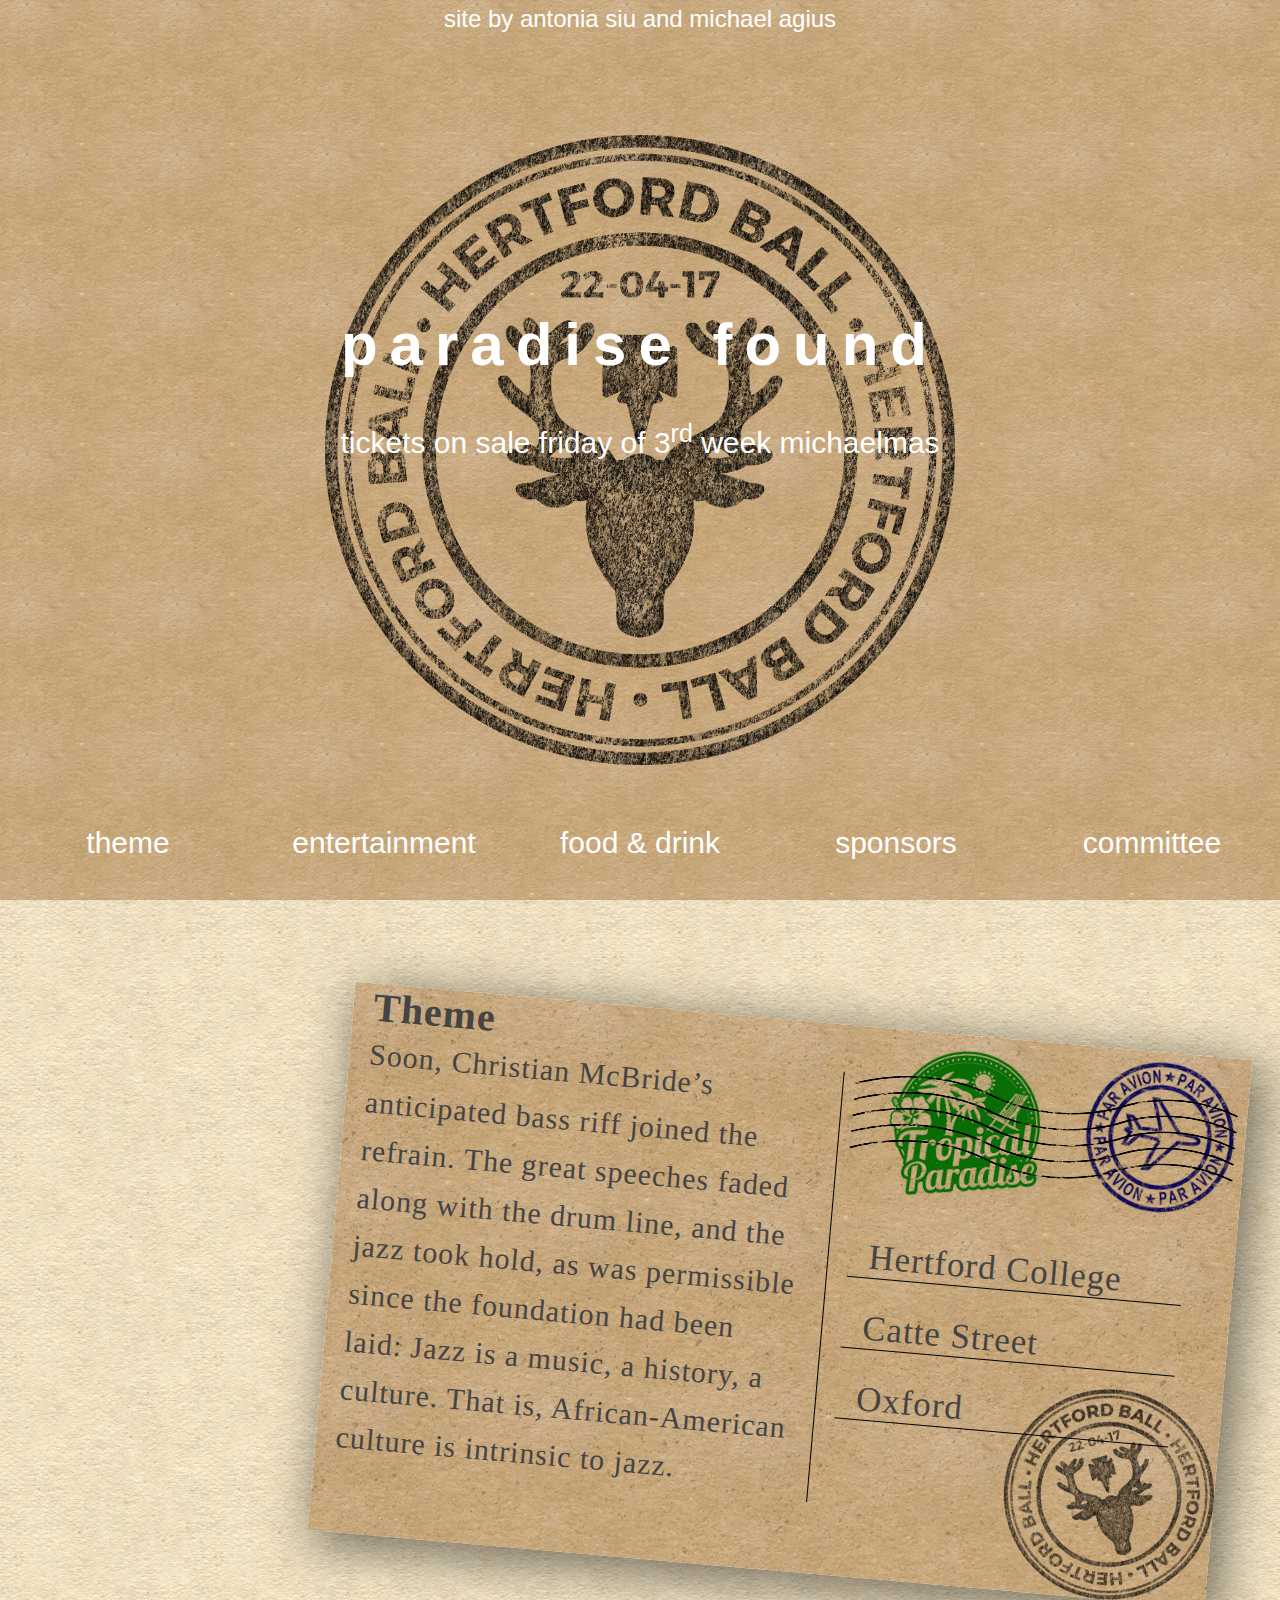
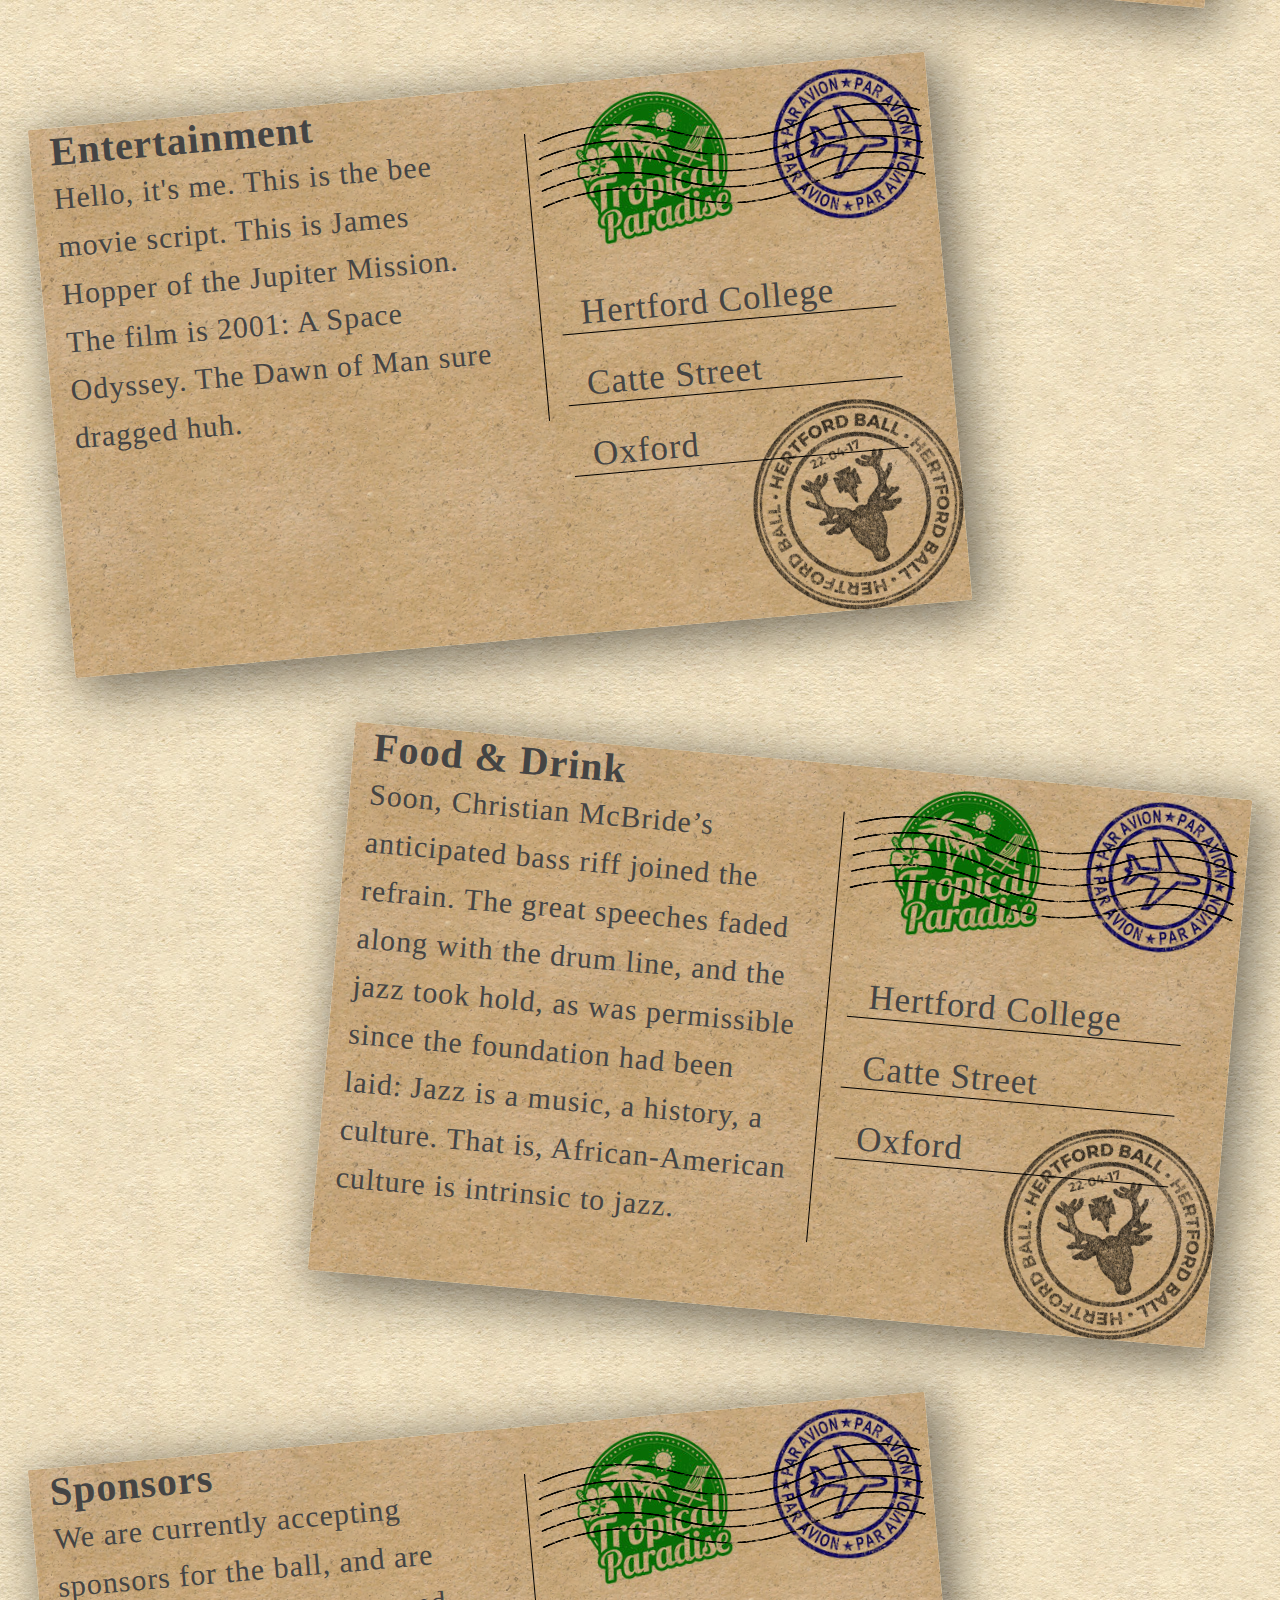
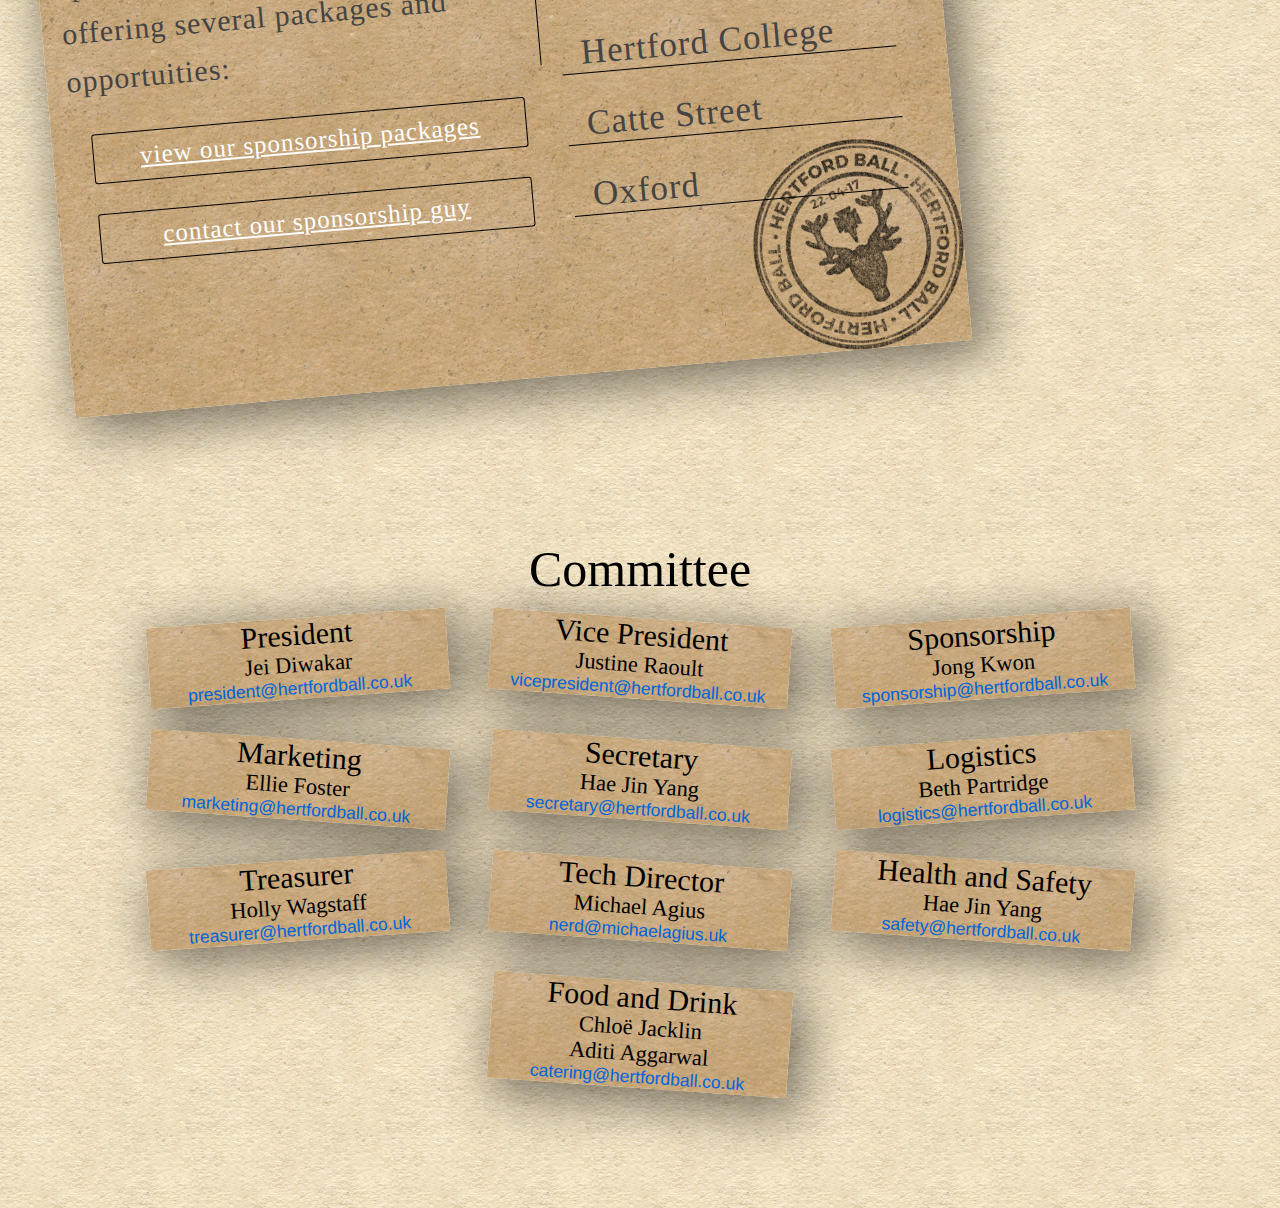
==== index.html @ 19eba7e6 "asd" ====
<!DOCTYPE html>
<html>
    <head>
        <title>Hertford Ball</title>
        <link rel="stylesheet" href="css/style.css">
        <meta charset="UTF-8">
        <link rel="apple-touch-icon" sizes="180x180" href="/icons/apple-touch-icon.png">
        <link rel="icon" type="image/png" href="/icons/favicon-32x32.png" sizes="32x32">
        <link rel="icon" type="image/png" href="/icons/favicon-16x16.png" sizes="16x16">
        <link rel="manifest" href="/icons/manifest.json">
        <link rel="mask-icon" href="/icons/safari-pinned-tab.svg" color="#5bbad5">
        <link rel="shortcut icon" href="/icons/favicon.ico">
        <meta name="apple-mobile-web-app-title" content="Hertford Ball">
        <meta name="application-name" content="Hertford Ball">
        <meta name="msapplication-config" content="/icons/browserconfig.xml">
        <meta name="theme-color" content="#ffffff">
        <script src="https://ajax.googleapis.com/ajax/libs/jquery/3.1.0/jquery.min.js"></script>
        <script src="js/scroll.js" type="text/javascript"></script>
    </head>
    <body>
        <header>
            <img id="logo" src="img/stamp.png">
            <div id="foottop">site by antonia siu and michael agius</div>
            <div id="title">
                <h1>paradise found</h1>
                <p>tickets on sale friday of 3<sup>rd</sup> week michaelmas</p>
            </div>
            <ul class="nav">
                <li><a href="#" onclick="scrollToSection('theme', 1)">theme</a>
                </li><li><a href="#" onclick="scrollToSection('entertainment', 2)">entertainment</a>
                </li><li><a href="#" onclick="scrollToSection('fooddrink', 3)">food &amp; drink</a>
                </li><li><a href="#" onclick="scrollToSection('sponsors', 4)">sponsors</a>
                </li><li><a href="#" onclick="scrollToSection('committee', 5)">committee</a></li>
            </ul>  
        </header>
        <main>
            <div id="theme" class="rotateright postcard infocard">
                <img class="pparavion" src="img/pParAvion.png">
                <img class="pparadise" src="img/pParadise.png">
                <img class="pwavyline" src="img/pWavyLine.png">
                <img class="plogo" src="img/stamp.png">
                <div class="postcardleft">
                    <h1>Theme</h1>
                    <p>Soon, Christian McBride’s anticipated bass
                        riff joined the refrain. The great speeches faded
                        along with the drum line, and the jazz took hold, as
                        was permissible since the foundation had been laid:
                        Jazz is a music, a history, a culture. That is,
                        African-American culture is intrinsic to jazz.</p>
                </div>
                <div class="postcardright">
                    <p>Hertford College</p>
                    <p>Catte Street</p>
                    <p>Oxford</p>
                </div>
            </div>

            <div id="entertainment" class="rotateleft postcard infocard">
                <img class="pparavion" src="img/pParAvion.png">
                <img class="pparadise" src="img/pParadise.png">
                <img class="pwavyline" src="img/pWavyLine.png">
                <img class="plogo" src="img/stamp.png">
                <div class="postcardleft">
                    <h1>Entertainment</h1>
                    <p>Hello, it's me. This is the bee movie script. This
                        is James Hopper of the Jupiter Mission. The film is
                        2001: A Space Odyssey. The Dawn of Man sure dragged
                        huh.</p>
                </div>
                <div class="postcardright">
                    <p>Hertford College</p>
                    <p>Catte Street</p>
                    <p>Oxford</p>
                </div>
            </div>

            <div id="fooddrink" class="rotateright postcard infocard">
                <img class="pparavion" src="img/pParAvion.png">
                <img class="pparadise" src="img/pParadise.png">
                <img class="pwavyline" src="img/pWavyLine.png">
                <img class="plogo" src="img/stamp.png">
                <div class="postcardleft">
                    <h1>Food &amp; Drink</h1>
                    <p>Soon, Christian McBride’s anticipated bass
                        riff joined the refrain. The great speeches faded
                        along with the drum line, and the jazz took hold, as
                        was permissible since the foundation had been laid:
                        Jazz is a music, a history, a culture. That is,
                        African-American culture is intrinsic to jazz.</p>
                </div>
                <div class="postcardright">
                    <p>Hertford College</p>
                    <p>Catte Street</p>
                    <p>Oxford</p>
                </div>
            </div>

            <div id="sponsors" class="rotateleft postcard infocard">
                <img class="pparavion" src="img/pParAvion.png">
                <img class="pparadise" src="img/pParadise.png">
                <img class="pwavyline" src="img/pWavyLine.png">
                <img class="plogo" src="img/stamp.png">
                <div class="postcardleft">
                    <h1>Sponsors</h1>
                    <p>We are currently accepting sponsors for the ball,
                    and are offering several packages and opportuities:</p>
                    <a class="button" href="sponsors.html">view our sponsorship packages</a>
                    <a href="mailto:sponsorship@hertfordball.co.uk">contact our sponsorship guy</a>
                </div>
                <div class="postcardright">
                    <p>Hertford College</p>
                    <p>Catte Street</p>
                    <p>Oxford</p>
                </div>
            </div>

            <div id="committee">
                <h1 id="committeetitle">Committee</h1>
                <div class="deet postcard smallrotateleft">
                    <h1>President</h1>
                    <h2>Jei Diwakar</h2>
                    <h3><a href="mailto:president@hertfordball.co.uk">
                        president&#64;hertfordball.co.uk
                    </a></h3>
                </div>
                <div class="deet postcard smallrotateright">
                    <h1>Vice President</h1>
                    <h2>Justine Raoult</h2>
                    <h3><a href="mailto:vicepresident@hertfordball.co.uk">
                        vicepresident&#64;hertfordball.co.uk
                    </a></h3>
                </div>
                <div class="deet postcard smallrotateleft">
                    <h1>Sponsorship</h1>
                    <h2>Jong Kwon</h2>
                    <h3><a href="mailto:sponsorship@hertfordball.co.uk">
                        sponsorship&#64;hertfordball.co.uk
                    </a></h3>
                </div>
                <div class="deet postcard smallrotateright">
                    <h1>Marketing</h1>
                    <h2>Ellie Foster</h2>
                    <h3><a href="mailto:marketing@hertfordball.co.uk">
                        marketing&#64;hertfordball.co.uk
                    </a></h3>
                </div>
                <div class="deet postcard smallrotateright">
                    <h1>Secretary</h1>
                    <h2>Hae Jin Yang</h2>
                    <h3><a href="mailto:secretary@hertfordball.co.uk">
                        secretary&#64;hertfordball.co.uk
                    </a></h3>
                </div>
                <div class="deet postcard smallrotateleft">
                    <h1>Logistics</h1>
                    <h2>Beth Partridge</h2>
                    <h3><a href="mailto:logistics@hertfordball.co.uk">
                        logistics&#64;hertfordball.co.uk
                    </a></h3>
                </div>
                <div class="deet postcard smallrotateleft">
                    <h1>Treasurer</h1>
                    <h2>Holly Wagstaff</h2>
                    <h3><a href="mailto:treasurer@hertfordball.co.uk">
                        treasurer&#64;hertfordball.co.uk
                    </a></h3>
                </div>
                <div class="deet postcard smallrotateright">
                    <h1>Tech Director</h1>
                    <h2>Michael Agius</h2>
                    <h3><a href="mailto:nerd@michaelagius.uk">
                        nerd&#64;michaelagius.uk
                    </a></h3>
                </div>
                <div class="deet postcard smallrotateright">
                    <h1>Health and Safety</h1>
                    <h2>Hae Jin Yang</h2>
                    <h3><a href="mailto:safety@hertfordball.co.uk">
                        safety&#64;hertfordball.co.uk
                    </a></h3>
                </div>
                <div class="deet postcard smallrotateright">
                    <h1>Food and Drink</h1>
                    <h2>Chloë Jacklin<br>Aditi Aggarwal</h2>
                    <h3><a href="mailto:catering@hertfordball.co.uk">
                        catering&#64;hertfordball.co.uk
                    </a></h3>
                </div>
            </div>
        </main>
        <div id="bottombuffer"></div>
    </body>
</html>
---- css/style.css ----
body {
    margin: 0;
    padding: 0;
    border: 0;
    font-size: 62.5%;
    background-image: url(../img/paper1.jpg);
}

header {
    width: 100%;
    height: 100vh;
    text-align: center;
    background: white url(../img/paper2.jpg) repeat left top;
    background-size: 150px;
    color: white;
    font-size: 3em;
    font-family: sans-serif;
    font-weight: 100;
    min-height: 500px;
    position: relative;
}

#logo {
    height: 70vh;
    left: 0;
    margin: 15vh auto;
    padding: 0;
}

ul.nav {
    width: 100%;
    margin: 0 auto;
    padding: 0;
    list-style: none;
    text-align: center;
    position: absolute;
    bottom: 0;
}

.nav li {
    display: inline-block;
    width: 20%;
    padding: 0;
    margin-bottom: 40px;
}

.nav a {
    text-decoration: none;
    color: white;
    border-bottom: 1px solid rgba(0, 0, 0, 0);
    transition: all 0.2s ease-in-out;
}

.nav a:hover {
    border-bottom: 1px solid white;
}

#title {
    position: absolute;
    top: 30vh;
    width: 100%;
    color: white;
}

header h1 {
    letter-spacing: 0.2em;
}

#foottop {
    padding-top: 5px;
    position: absolute;
    width: 100%;
    top: 0;
    font-size: 0.8em;
}

main {
    max-width: 1650px;
    margin: 0 auto;
}

.infocard {
    letter-spacing: 0.1em;
    width: 900px;
    min-height: 550px;
    margin: 120px 50px 0 50px;
    position: relative;
    color: #444;
    font-family: cursive;
    border-width: 38px;
}

.infocard a {
    display: block;
    color: white;
    font-size: 2.5em;
    border: 1px solid black;
    text-align: center;
    margin: 30px 20px;
    padding: 10px 0;
    transition: all 0.3s ease-in-out;
    border-radius: 3px;
}

.infocard a:hover {
    background-color: rgba(0, 0, 0, 0.5);
    text-shadow: 0 0 5px white;
    box-shadow: 0 0 15px white;
}

.postcard {
    background-image: url(../img/dirtvint.png), url(../img/paper2.jpg);
    background-repeat: repeat, repeat;
    border-radius: 2px;
    -o-border-image: url(../img/postcardBorder.png) 38 round;
    border-image: url(../img/postcardBorder.png) 38 round;
    box-shadow: 10px 10px 50px 5px rgba(0, 0, 0, 0.5);
}

@media only screen and (max-width: 1100px){
    .postcard {
        margin: 120px 0 0 0;
    }
}

@media only screen and (max-width: 1000px){
    .postcard {
        width: 90%;
        font-size: 0.7em;
    }
    
    .infocard {
        min-height: 400px;
    }
}

.rotateleft {
    transform: rotate(-5deg);
    float: left;
}

.smallrotateleft {
    transform: rotate(-4deg);
}

.rotateright {
    transform: rotate(5deg);
    float: right;
}

.smallrotateright {
    transform: rotate(4deg);
}

.pparavion {
    position: absolute;
    top: 0;
    right: 0;
}

.pparadise {
    position: absolute;
    top: 10px;
    right: 200px;
}

.pwavyline {
    position: absolute;
    top: 40px;
    right: 0;
    width: 400px;
    height: 100px;
}

.plogo {
    position: absolute;
    bottom: 0;
    right: 0;
    height: 210px;
    width: 210px;
    transform: rotate(-20deg);
}

.postcardright {
    float: right;
    width: 45%;
    margin-top: 20%;
}

@media only screen and (max-width: 1000px){
    .pparavion {
        height: 120px;
    }
    .pparadise {
        height: 120px;
        right: 150px;
    }
    .pwavyline {
        width: 350px;
        height: 80px;
    }
    .plogo {
        height: 150px;
        width: 150px;
        transform: rotate(-20deg);
    }
    .postcardright {
        margin-top: 15%;
    }
}

.postcardright p {
    padding: 30px 20px 0 20px;
    margin: 0 50px 0 20px;
    border-bottom: 1px solid black;
    font-size: 3.5em;
}

.postcardleft {
    float: left;
    width: 55%;
    padding-left: 20px;
    box-sizing: border-box;
}

.postcardleft h1 {
    font-size: 4em;
    margin: 0;
}

.postcardleft p {
    font-size: 3em;
    line-height: 1.6em;
    margin: 0;
    padding-right: 20px;
    border-right: 1px solid black;
}

#committee {
    clear: both;
    padding-top: 160px;
    width: 100%;
    text-align: center;
    font-family: cursive;
}

#committeetitle {
    font-size: 5em;
}

.deet {
    background-image: url(../img/paper2.jpg);
    display: inline-block;
    width: 300px;
    margin: 20px;
    font-size: 1.5em;
    border-width: 15px;
}

.deet h3, .deet h2, #committee h1 {
    margin: 0;
    font-weight: 100;
}

.deet a {
    font-weight: 100;
    text-decoration: none;
    font-family: sans-serif;
    color: #06D;
}

.deet a:hover {
    text-decoration: underline;
    text-shadow: 0 0 5px white;
}

#bottombuffer {
    height: 100px;
}
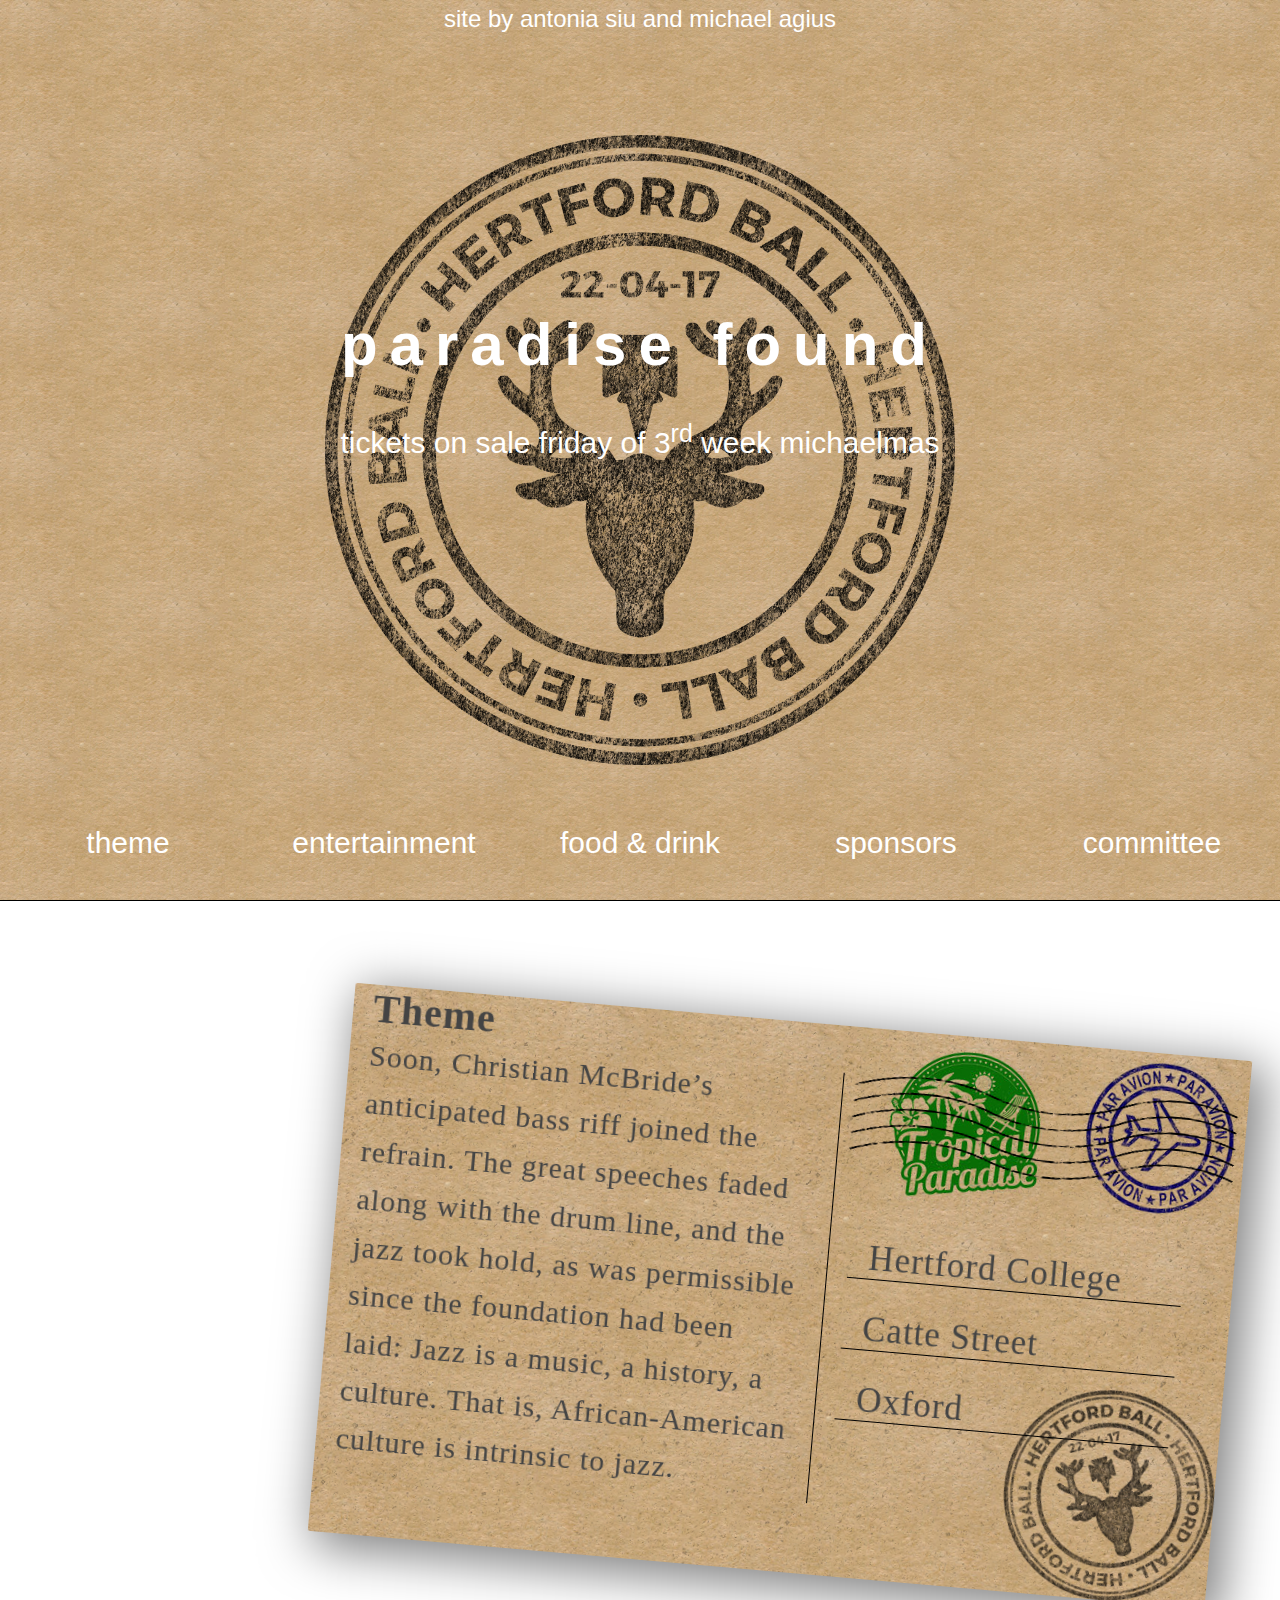
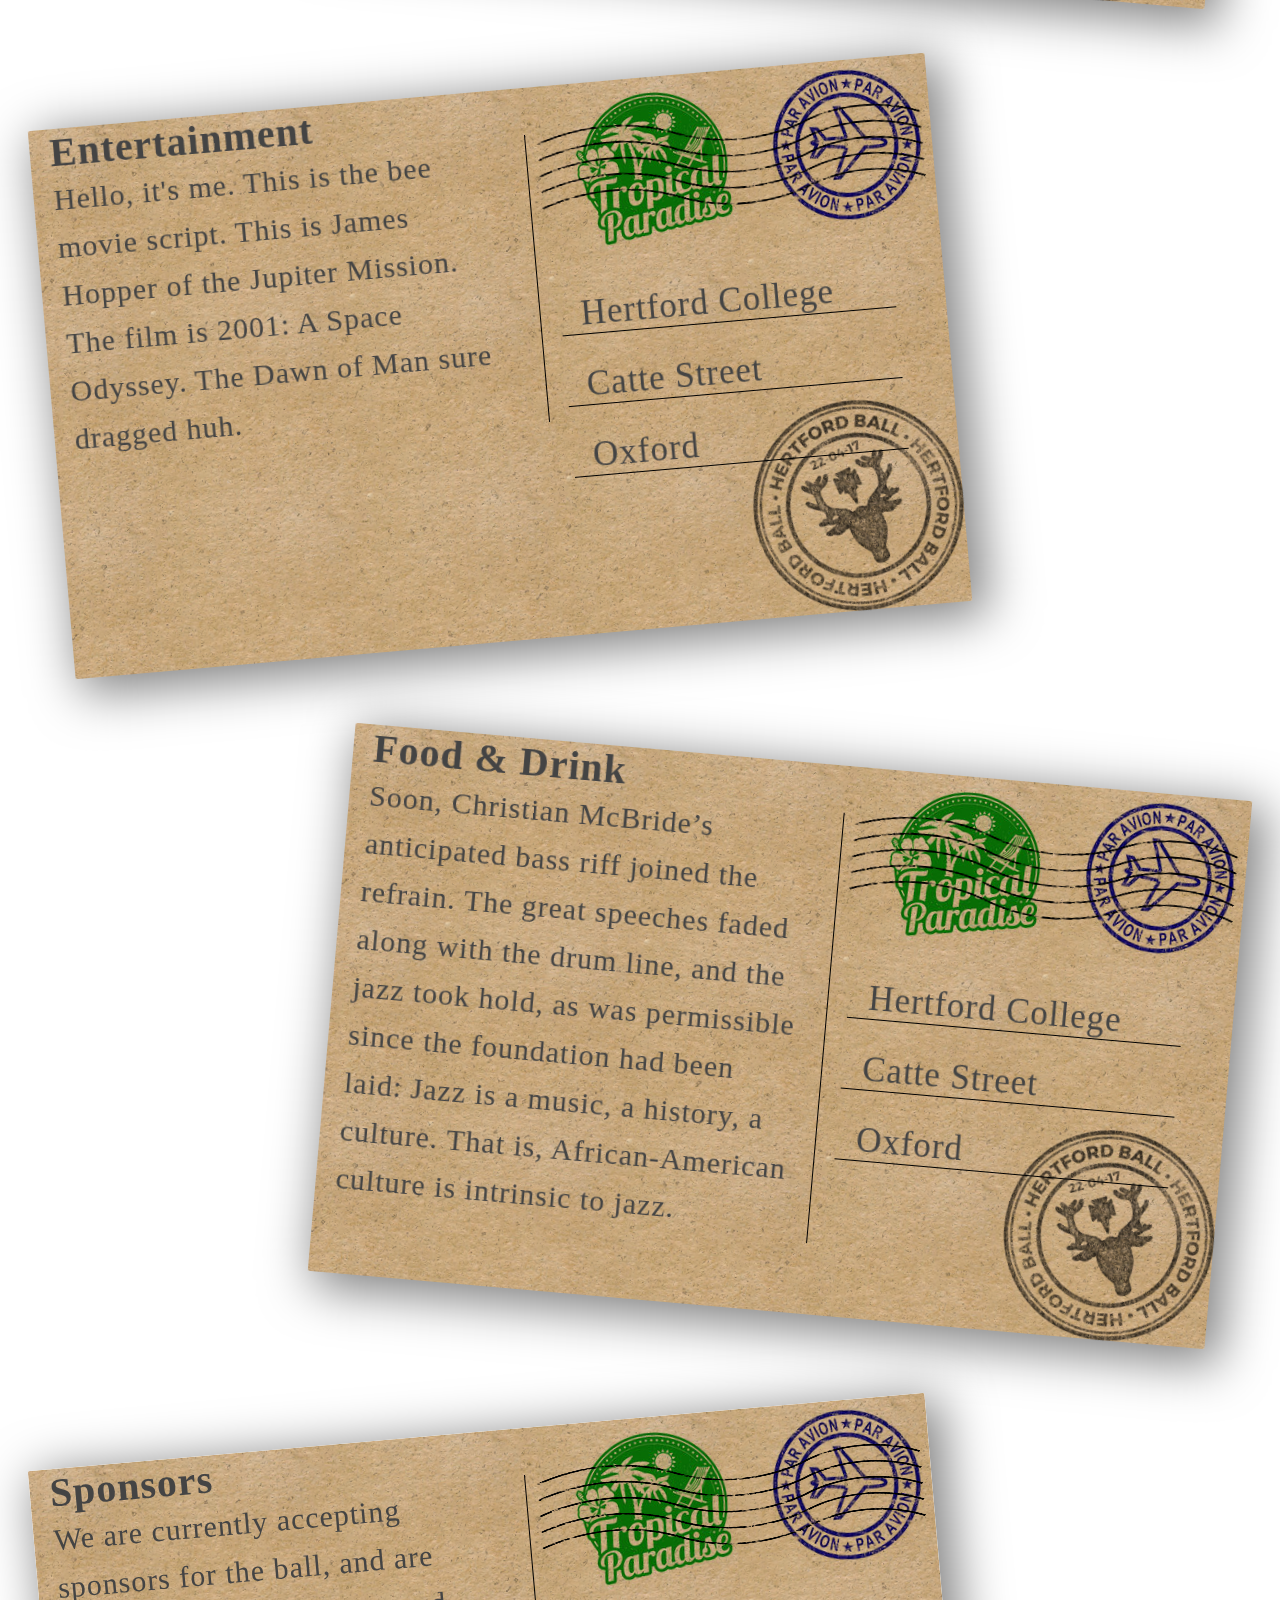
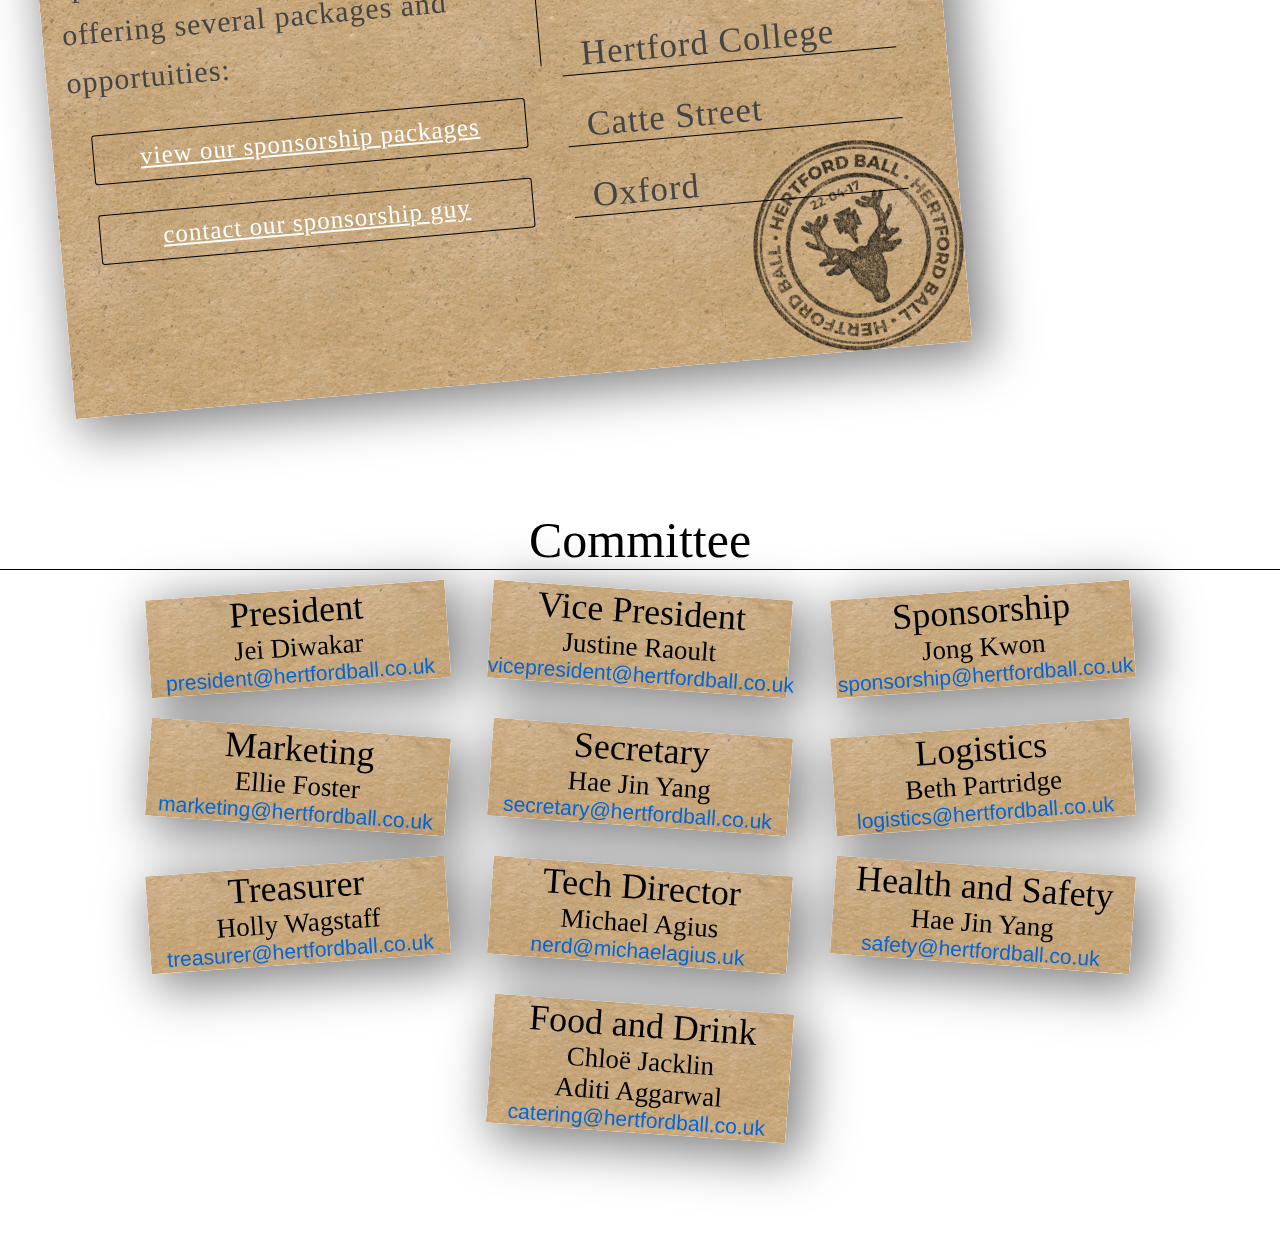
==== commit 791953fb: "asd" ====
--- a/index.html
+++ b/index.html
@@ -18,6 +18,7 @@
         <script src="js/scroll.js" type="text/javascript"></script>
     </head>
     <body>
+        <div id="backing"></div>
         <header>
             <img id="logo" src="img/stamp.png">
             <div id="foottop">site by antonia siu and michael agius</div>
--- a/css/style.css
+++ b/css/style.css
@@ -3,7 +3,15 @@
     padding: 0;
     border: 0;
     font-size: 62.5%;
-    background-image: url(../img/paper1.jpg);
+}
+
+#backing {
+    position: fixed;
+    width: 100%;
+    height: 100vh;
+    top: 0;
+    left: 0;
+    background-color: red;
 }
 
 header {
@@ -18,6 +26,7 @@
     font-weight: 100;
     min-height: 500px;
     position: relative;
+    border-bottom: 1px solid black;
 }
 
 #logo {
@@ -53,6 +62,21 @@
 
 .nav a:hover {
     border-bottom: 1px solid white;
+}
+
+@media only screen and (max-width: 930px){
+    header {
+        height: auto;
+    }
+    ul.nav {
+        position: relative;
+        margin-top: -15vh;
+    }
+    .nav li {
+        display: block;
+        width: 100%;
+        margin-bottom: 20px;
+    }
 }
 
 #title {
@@ -238,14 +262,16 @@
 
 #committee {
     clear: both;
-    padding-top: 160px;
+    padding-top: 130px;
     width: 100%;
     text-align: center;
     font-family: cursive;
+    position: relative;
 }
 
 #committeetitle {
     font-size: 5em;
+    border-bottom: 1px solid black;
 }
 
 .deet {
@@ -253,7 +279,7 @@
     display: inline-block;
     width: 300px;
     margin: 20px;
-    font-size: 1.5em;
+    font-size: 1.8em;
     border-width: 15px;
 }
 
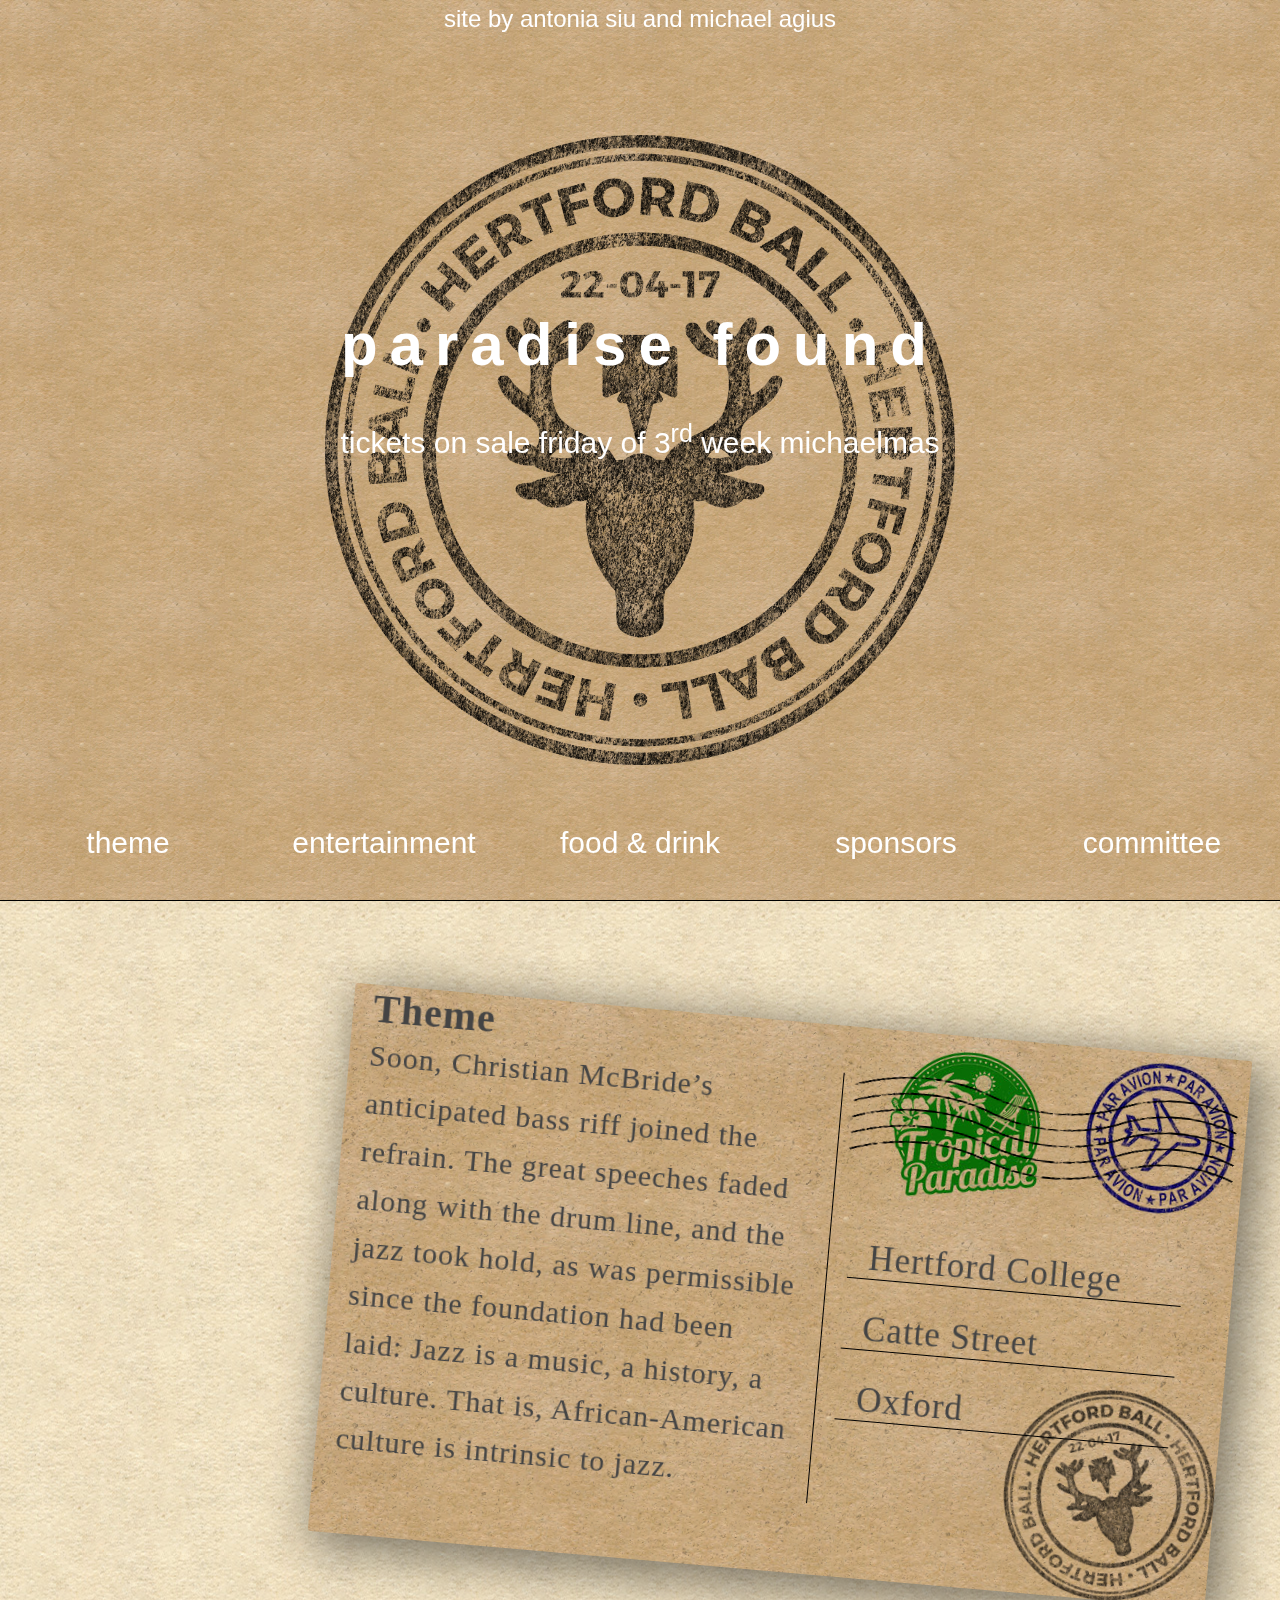
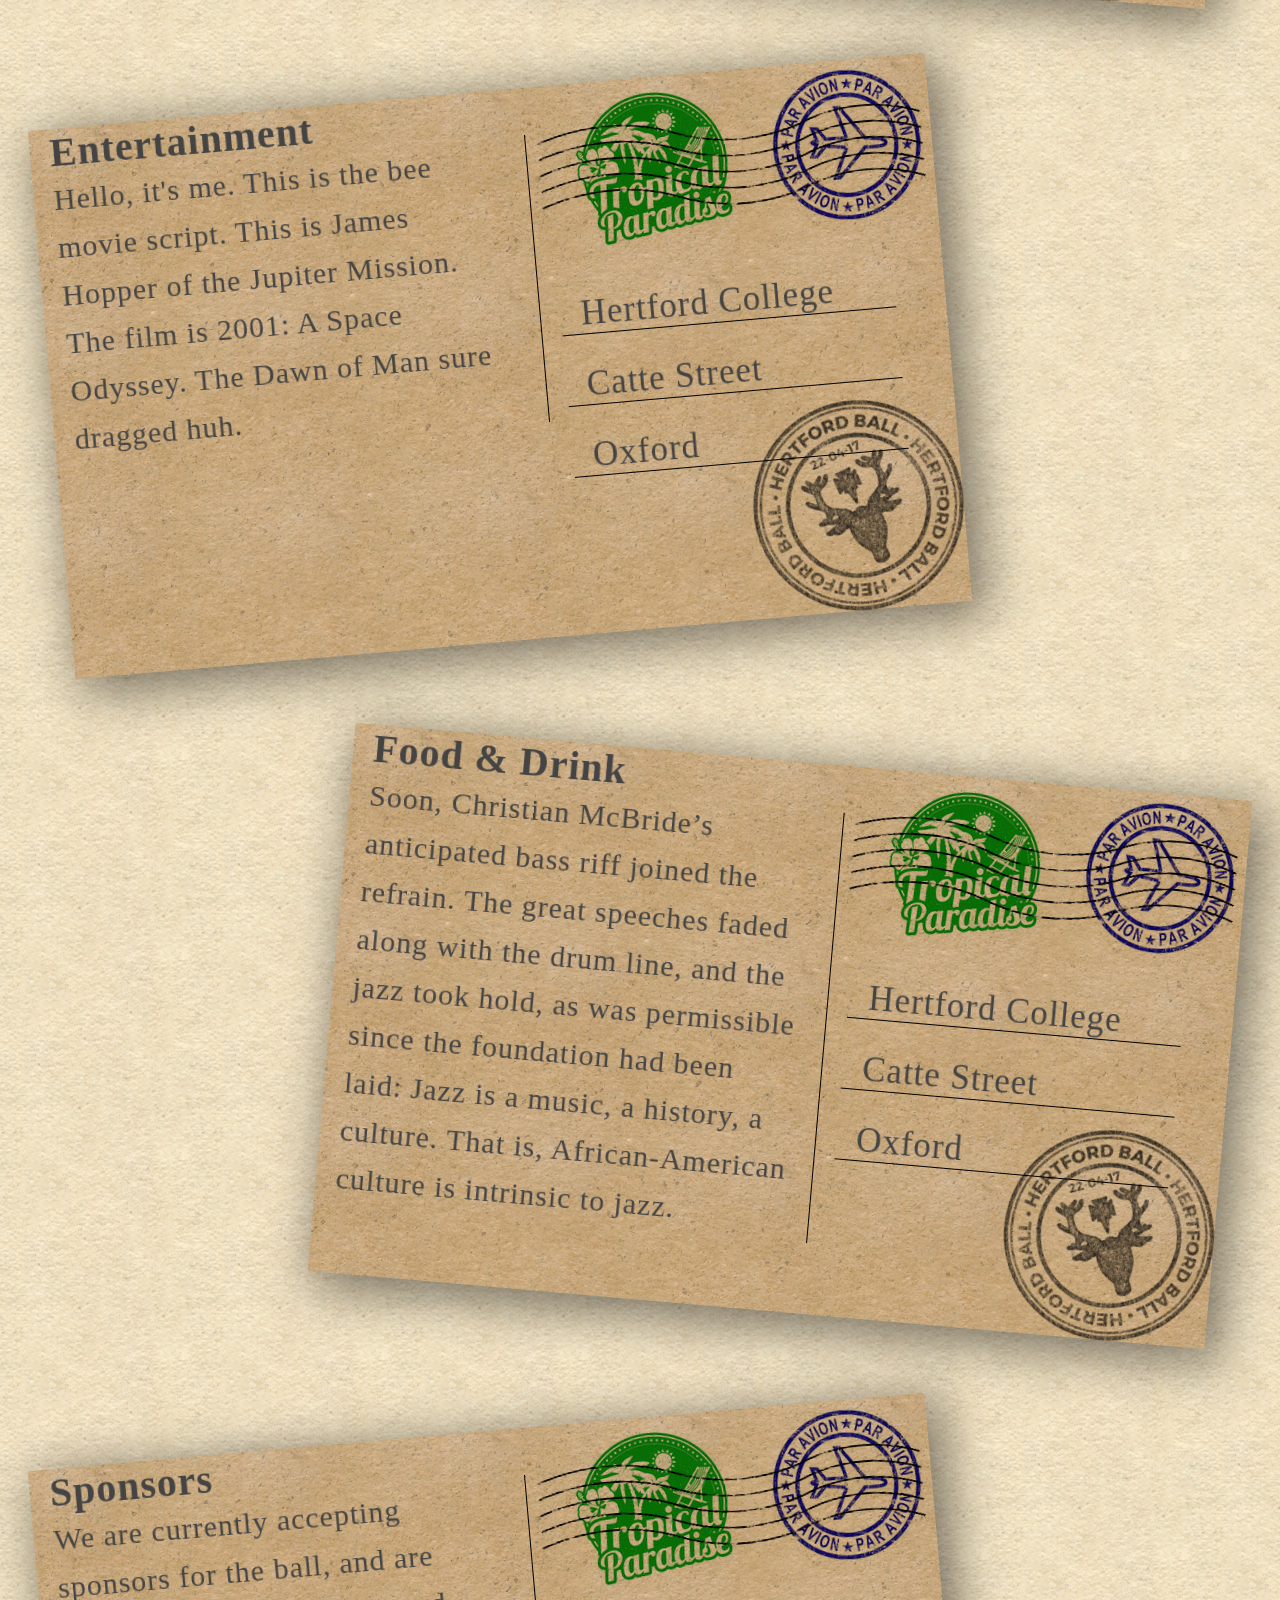
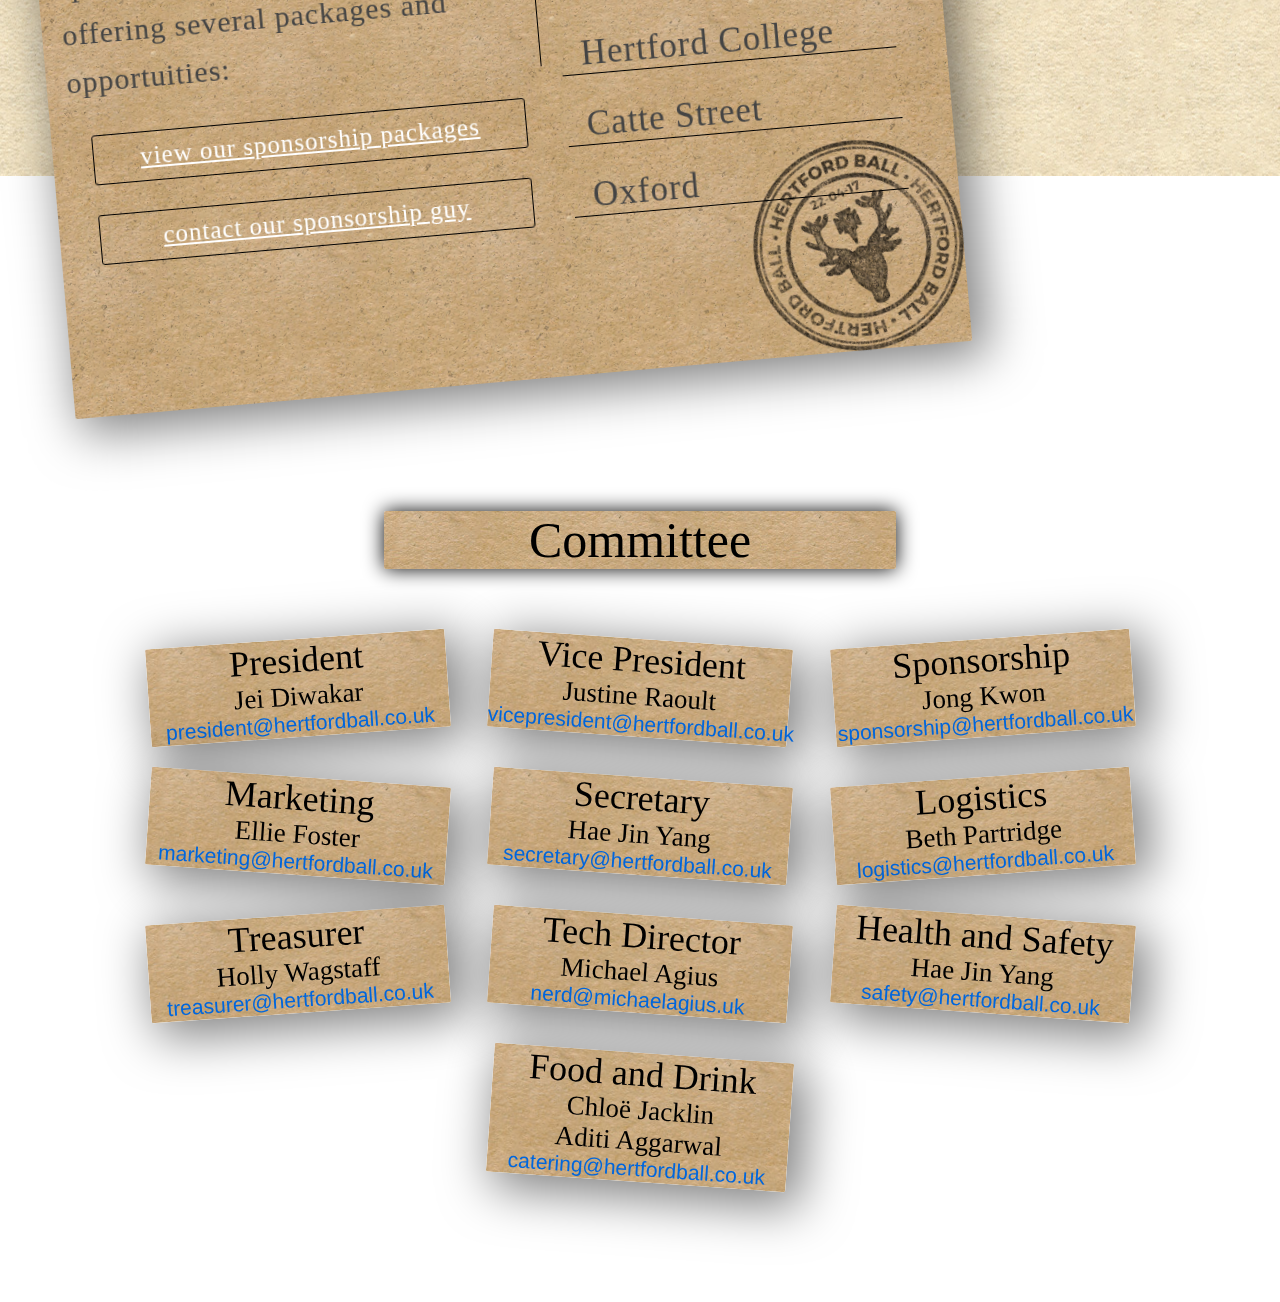
==== commit 87208fd3: "asd" ====
--- a/index.html
+++ b/index.html
@@ -116,7 +116,7 @@
             </div>
 
             <div id="committee">
-                <h1 id="committeetitle">Committee</h1>
+                <div id="committeetitle" class="postcard">Committee</div>
                 <div class="deet postcard smallrotateleft">
                     <h1>President</h1>
                     <h2>Jei Diwakar</h2>
--- a/css/style.css
+++ b/css/style.css
@@ -3,15 +3,20 @@
     padding: 0;
     border: 0;
     font-size: 62.5%;
+    -webkit-perspective: 300px;
+    perspective: 300px;
+    overflow-x: hidden;
 }
 
 #backing {
     position: fixed;
     width: 100%;
-    height: 100vh;
-    top: 0;
+    height: 400vh;
+    top: -100vh;
     left: 0;
-    background-color: red;
+    background-image: url(../img/paper1.jpg);
+    -webkit-transform: translateZ(-300px) scale(2);
+            transform: translateZ(-300px) scale(2);
 }
 
 header {
@@ -57,6 +62,7 @@
     text-decoration: none;
     color: white;
     border-bottom: 1px solid rgba(0, 0, 0, 0);
+    -webkit-transition: all 0.2s ease-in-out;
     transition: all 0.2s ease-in-out;
 }
 
@@ -122,6 +128,7 @@
     text-align: center;
     margin: 30px 20px;
     padding: 10px 0;
+    -webkit-transition: all 0.3s ease-in-out;
     transition: all 0.3s ease-in-out;
     border-radius: 3px;
 }
@@ -159,21 +166,25 @@
 }
 
 .rotateleft {
-    transform: rotate(-5deg);
+    -webkit-transform: rotate(-5deg);
+            transform: rotate(-5deg);
     float: left;
 }
 
 .smallrotateleft {
-    transform: rotate(-4deg);
+    -webkit-transform: rotate(-4deg);
+            transform: rotate(-4deg);
 }
 
 .rotateright {
-    transform: rotate(5deg);
+    -webkit-transform: rotate(5deg);
+            transform: rotate(5deg);
     float: right;
 }
 
 .smallrotateright {
-    transform: rotate(4deg);
+    -webkit-transform: rotate(4deg);
+            transform: rotate(4deg);
 }
 
 .pparavion {
@@ -202,7 +213,8 @@
     right: 0;
     height: 210px;
     width: 210px;
-    transform: rotate(-20deg);
+    -webkit-transform: rotate(-20deg);
+            transform: rotate(-20deg);
 }
 
 .postcardright {
@@ -226,7 +238,8 @@
     .plogo {
         height: 150px;
         width: 150px;
-        transform: rotate(-20deg);
+        -webkit-transform: rotate(-20deg);
+                transform: rotate(-20deg);
     }
     .postcardright {
         margin-top: 15%;
@@ -271,7 +284,13 @@
 
 #committeetitle {
     font-size: 5em;
-    border-bottom: 1px solid black;
+    width: 40%;
+    min-width: 300px;
+    margin: 0 auto 50px auto;
+    background-image: url(../img/paper2.jpg);
+/*    border: 1px solid black;*/
+    box-shadow: 0 0 20px black;
+    border-width: 15px;
 }
 
 .deet {
@@ -283,7 +302,7 @@
     border-width: 15px;
 }
 
-.deet h3, .deet h2, #committee h1 {
+.deet h3, .deet h2, .deet h1 {
     margin: 0;
     font-weight: 100;
 }
@@ -302,4 +321,4 @@
 
 #bottombuffer {
     height: 100px;
-}
+}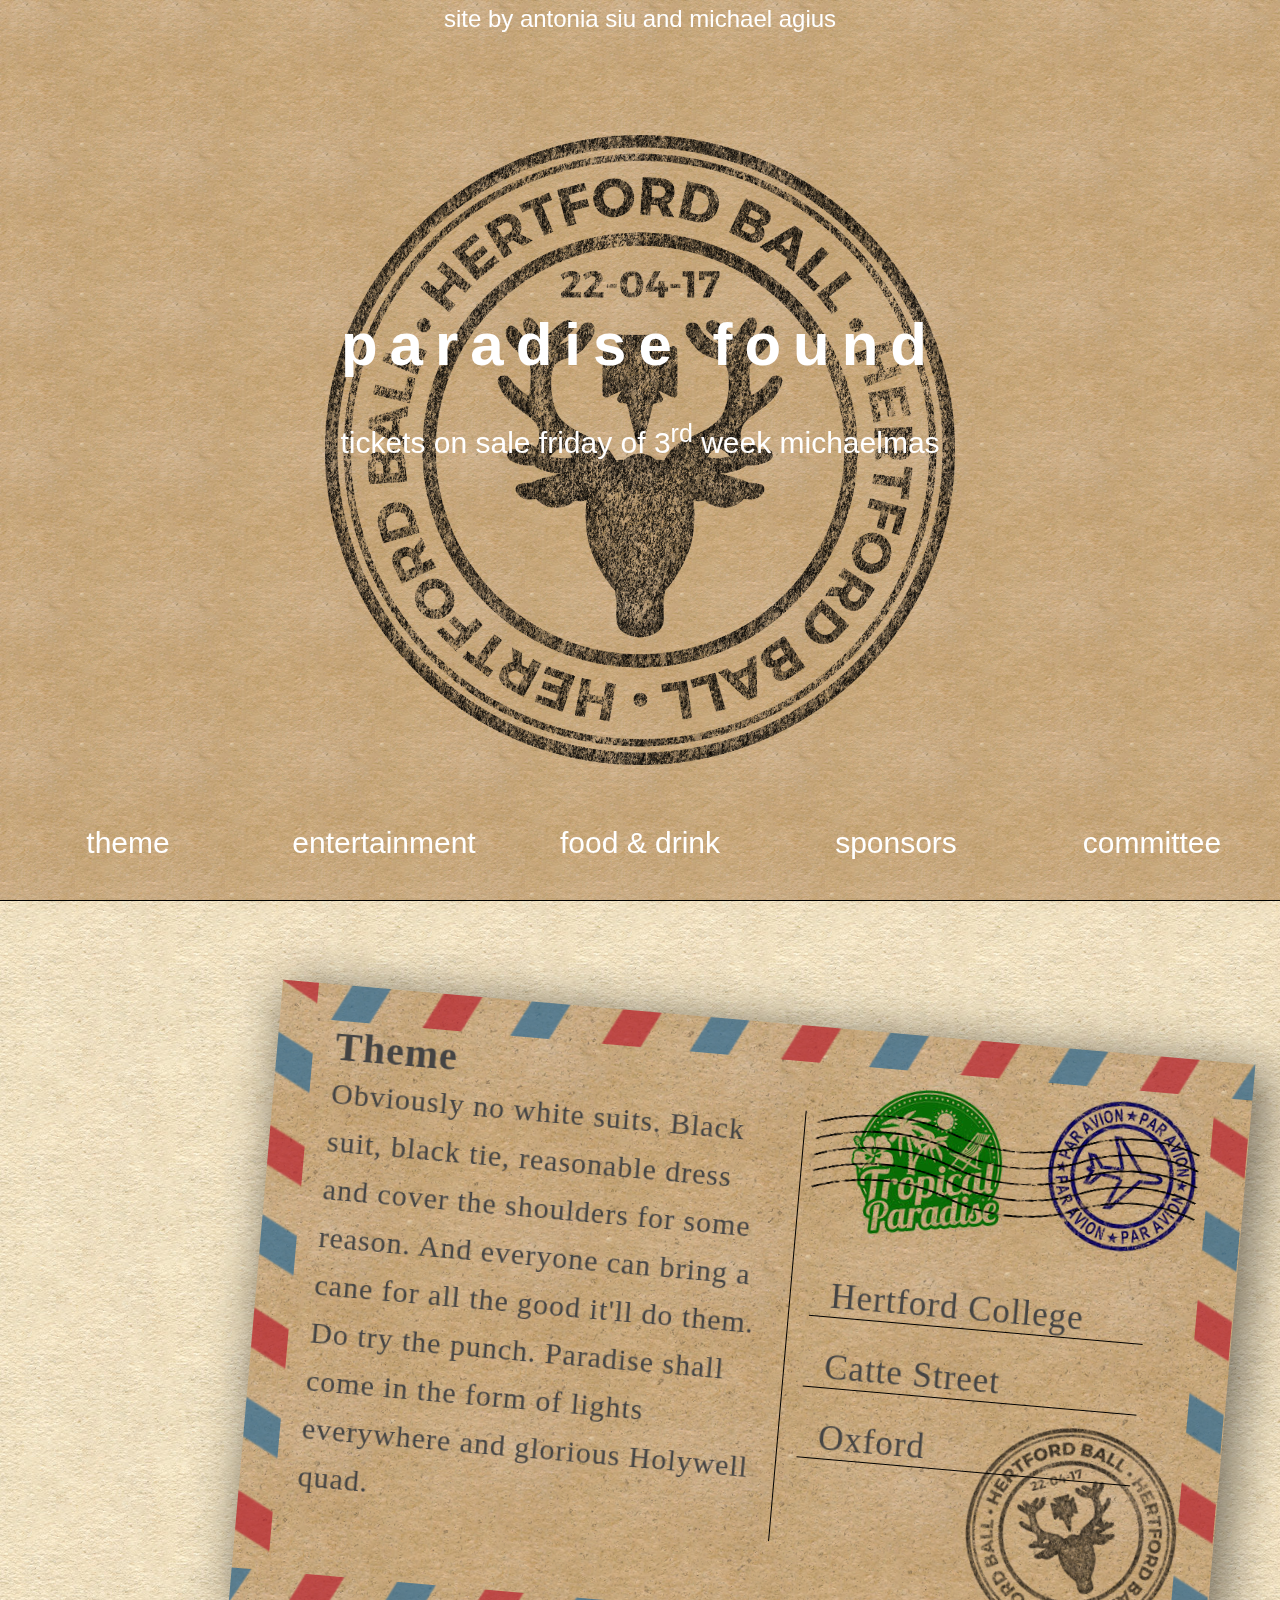
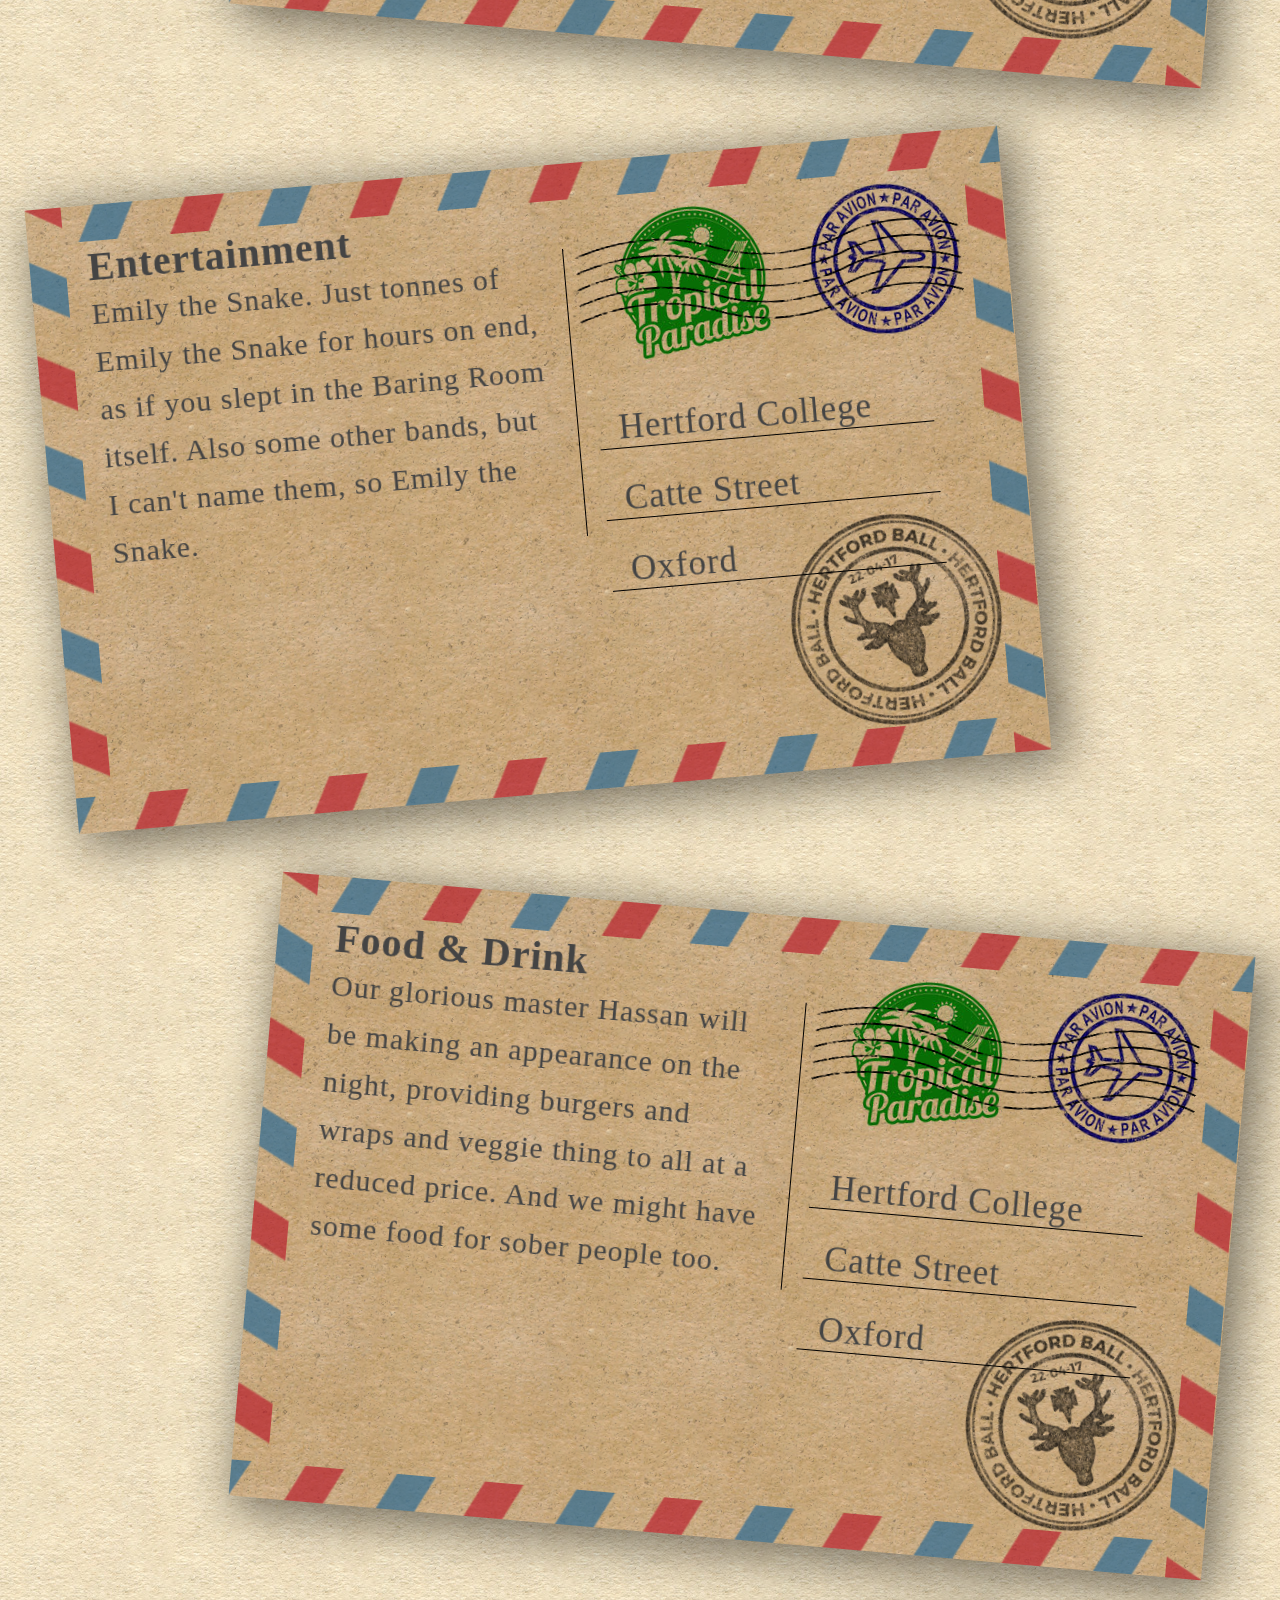
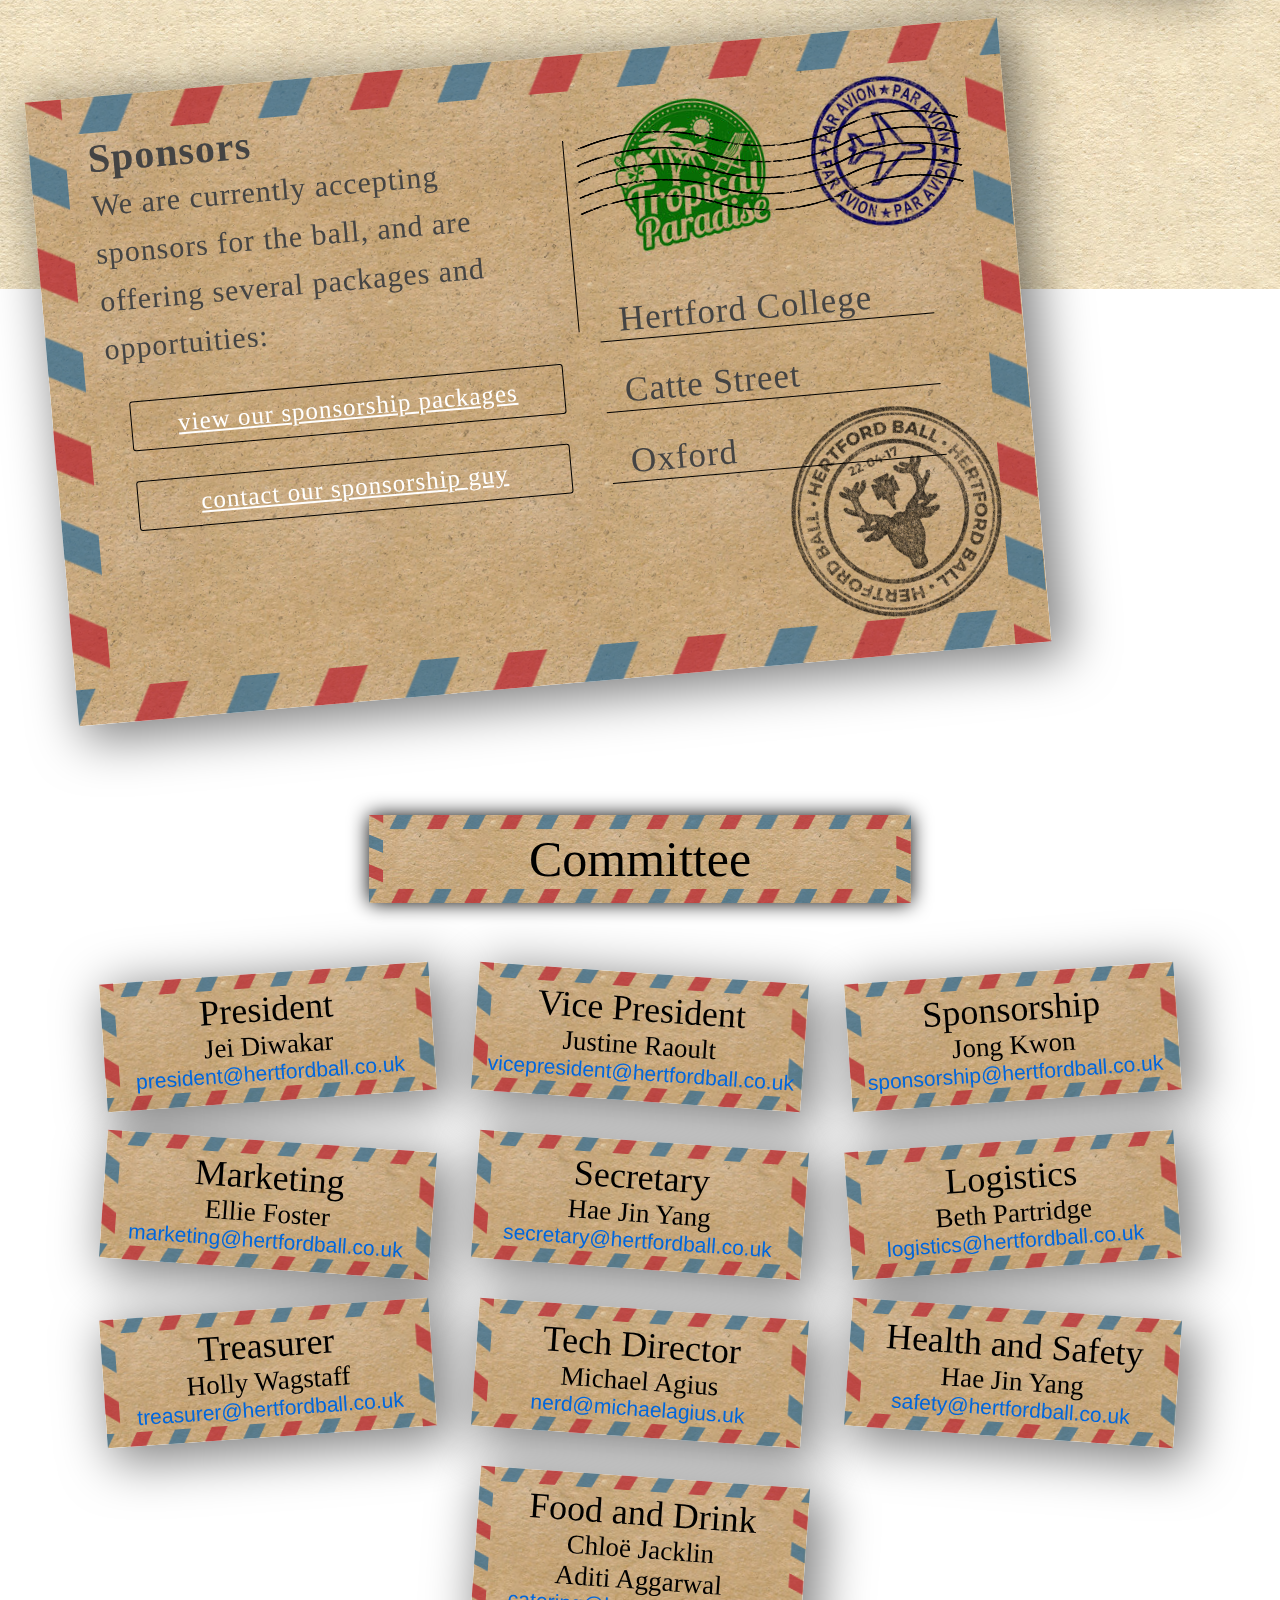
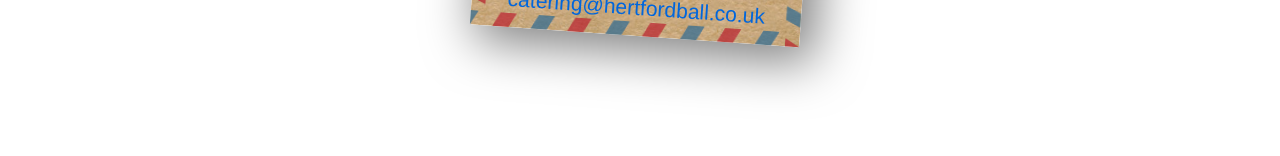
==== commit e2d46f70: "asd" ====
--- a/index.html
+++ b/index.html
@@ -42,12 +42,11 @@
                 <img class="plogo" src="img/stamp.png">
                 <div class="postcardleft">
                     <h1>Theme</h1>
-                    <p>Soon, Christian McBride’s anticipated bass
-                        riff joined the refrain. The great speeches faded
-                        along with the drum line, and the jazz took hold, as
-                        was permissible since the foundation had been laid:
-                        Jazz is a music, a history, a culture. That is,
-                        African-American culture is intrinsic to jazz.</p>
+                    <p>Obviously no white suits. Black suit, black tie, reasonable
+                    dress and cover the shoulders for some reason. And everyone can
+                    bring a cane for all the good it'll do them. Do try the punch.
+                    Paradise shall come in the form of lights everywhere and glorious
+                    Holywell quad.</p>
                 </div>
                 <div class="postcardright">
                     <p>Hertford College</p>
@@ -63,10 +62,9 @@
                 <img class="plogo" src="img/stamp.png">
                 <div class="postcardleft">
                     <h1>Entertainment</h1>
-                    <p>Hello, it's me. This is the bee movie script. This
-                        is James Hopper of the Jupiter Mission. The film is
-                        2001: A Space Odyssey. The Dawn of Man sure dragged
-                        huh.</p>
+                    <p>Emily the Snake. Just tonnes of Emily the Snake for hours
+                    on end, as if you slept in the Baring Room itself. Also some
+                    other bands, but I can't name them, so Emily the Snake.</p>
                 </div>
                 <div class="postcardright">
                     <p>Hertford College</p>
@@ -82,12 +80,10 @@
                 <img class="plogo" src="img/stamp.png">
                 <div class="postcardleft">
                     <h1>Food &amp; Drink</h1>
-                    <p>Soon, Christian McBride’s anticipated bass
-                        riff joined the refrain. The great speeches faded
-                        along with the drum line, and the jazz took hold, as
-                        was permissible since the foundation had been laid:
-                        Jazz is a music, a history, a culture. That is,
-                        African-American culture is intrinsic to jazz.</p>
+                    <p>Our glorious master Hassan will be making an appearance on
+                    the night, providing burgers and wraps and veggie thing to all
+                    at a reduced price. And we might have some food for sober people
+                    too.</p>
                 </div>
                 <div class="postcardright">
                     <p>Hertford College</p>
--- a/css/style.css
+++ b/css/style.css
@@ -3,8 +3,9 @@
     padding: 0;
     border: 0;
     font-size: 62.5%;
-    -webkit-perspective: 300px;
-    perspective: 300px;
+    -webkit-perspective: 1px;
+    perspective: 1px;
+    perspective-origin-x: 100%;
     overflow-x: hidden;
 }
 
@@ -15,8 +16,9 @@
     top: -100vh;
     left: 0;
     background-image: url(../img/paper1.jpg);
-    -webkit-transform: translateZ(-300px) scale(2);
-            transform: translateZ(-300px) scale(2);
+    -webkit-transform: translateZ(-1px) scale(2);
+            transform: translateZ(-1px) scale(2);
+    transform-origin-x: 100%;
 }
 
 header {
@@ -146,6 +148,7 @@
     -o-border-image: url(../img/postcardBorder.png) 38 round;
     border-image: url(../img/postcardBorder.png) 38 round;
     box-shadow: 10px 10px 50px 5px rgba(0, 0, 0, 0.5);
+    border-style: solid;
 }
 
 @media only screen and (max-width: 1100px){
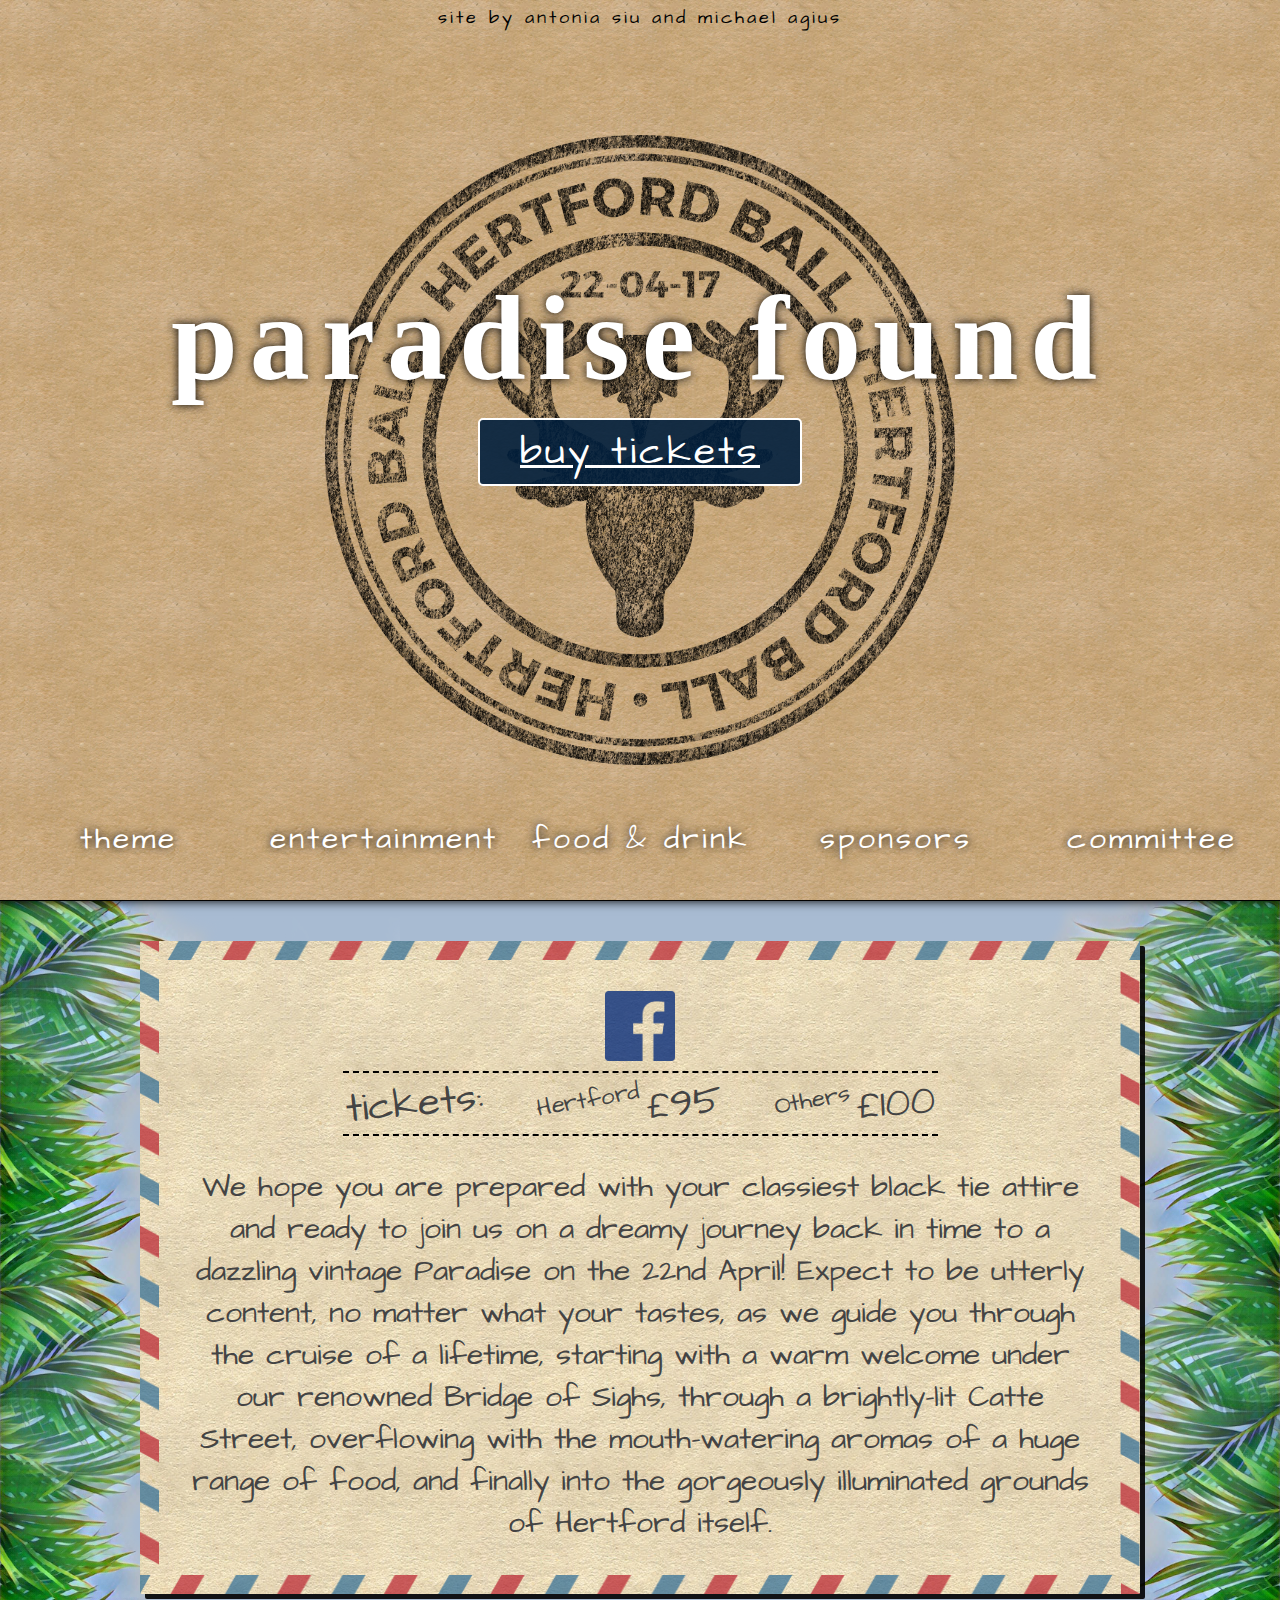
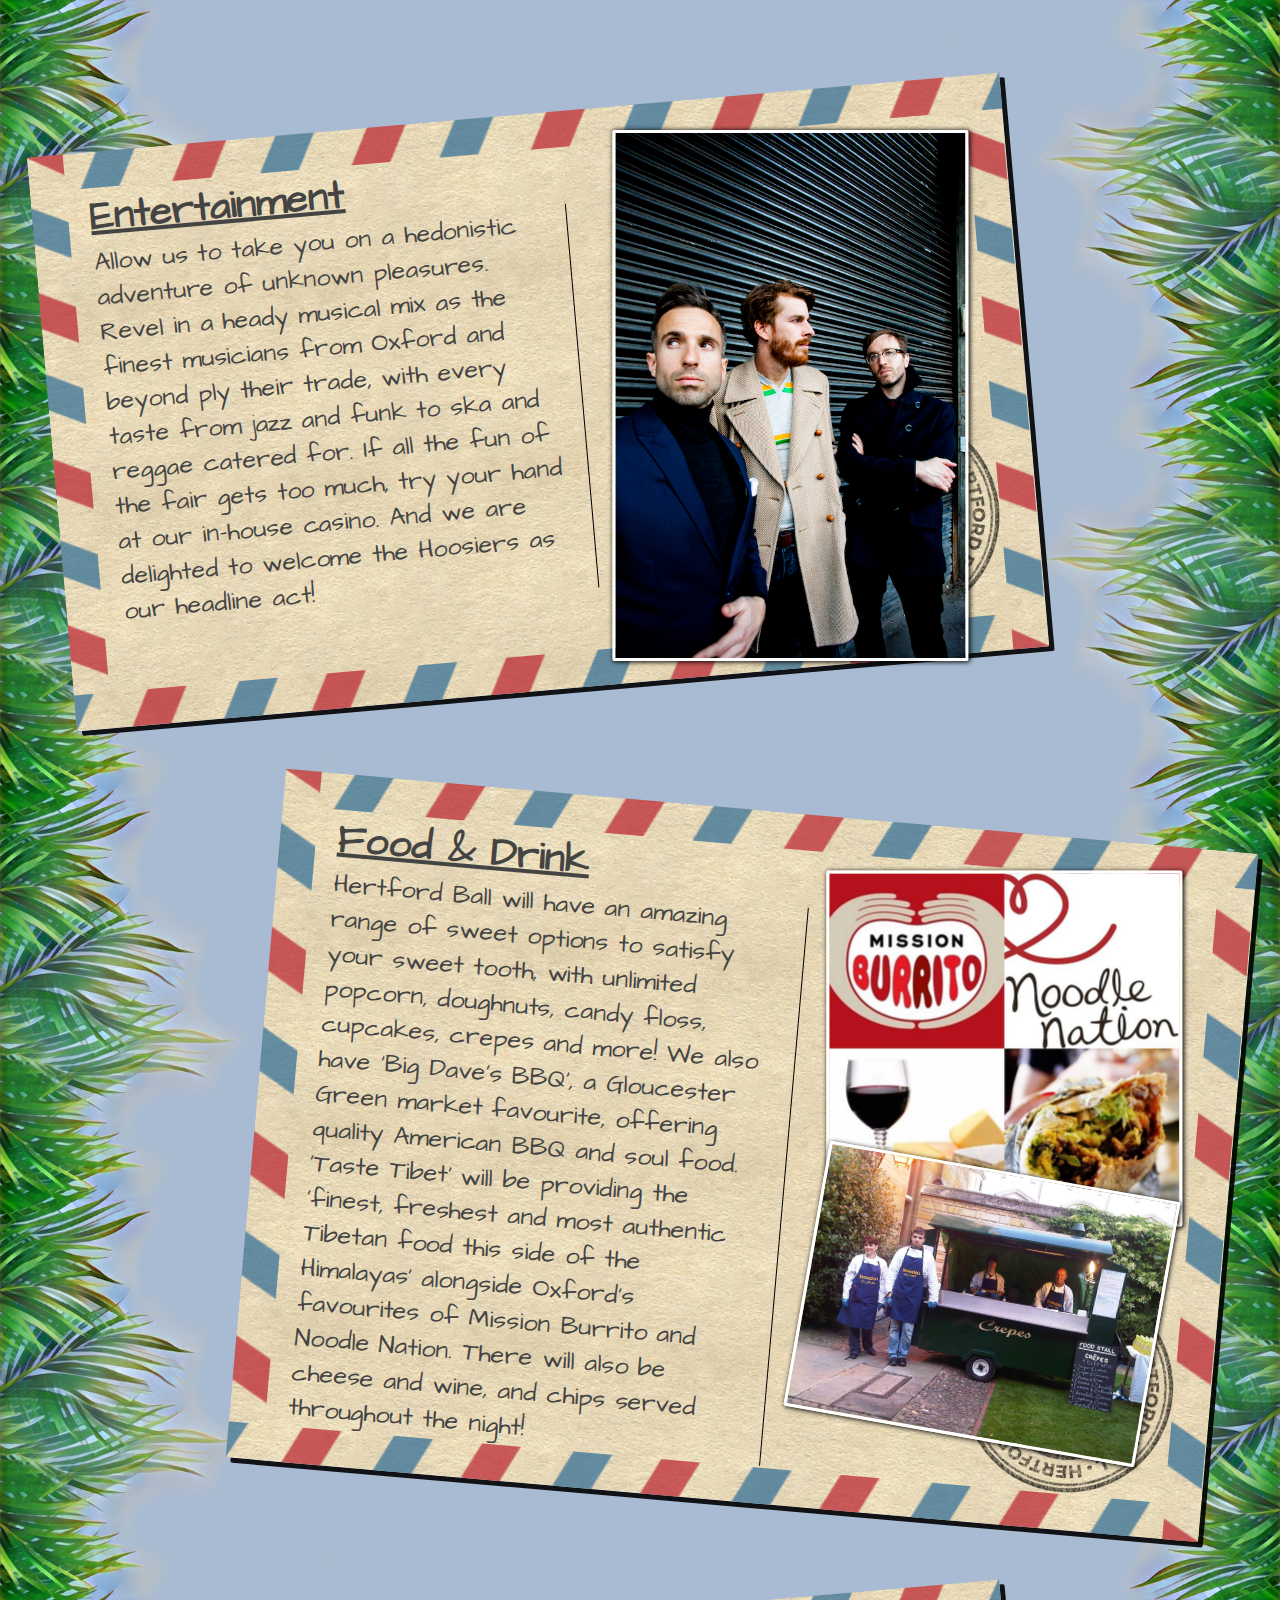
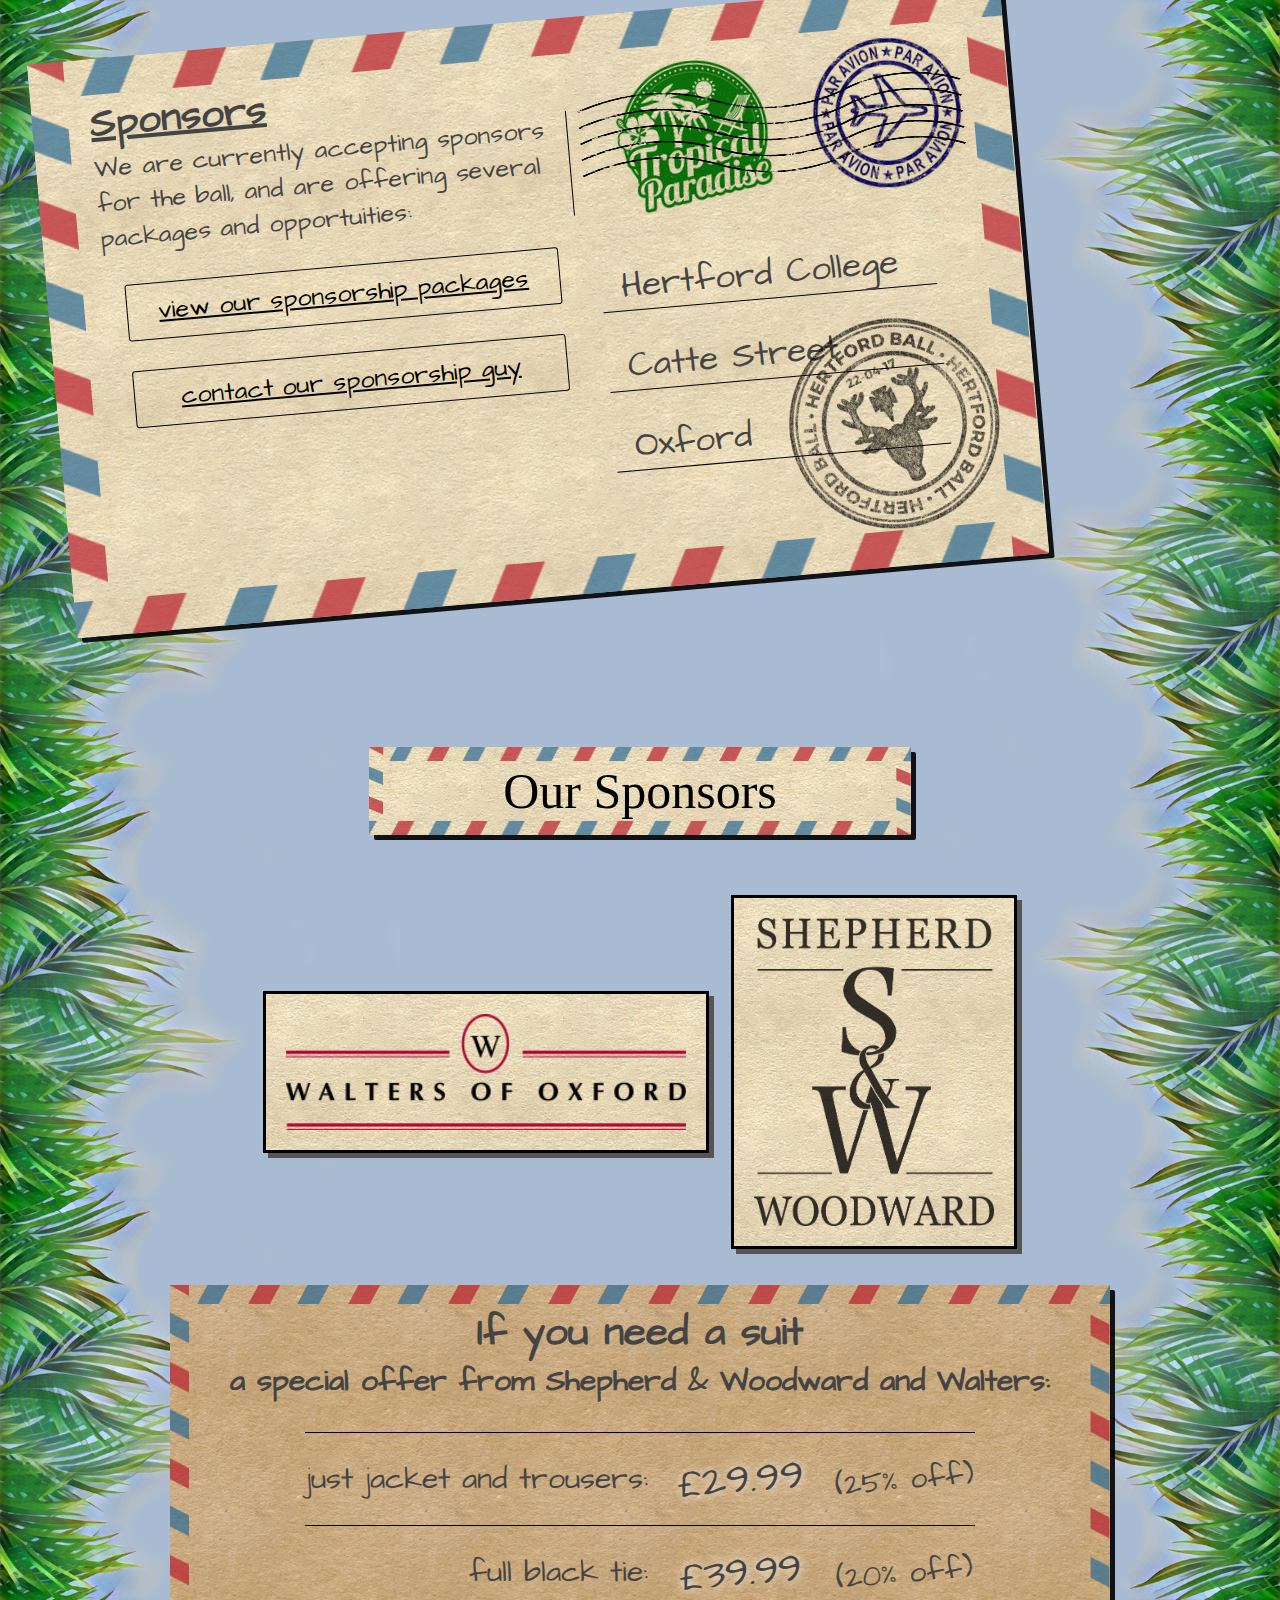
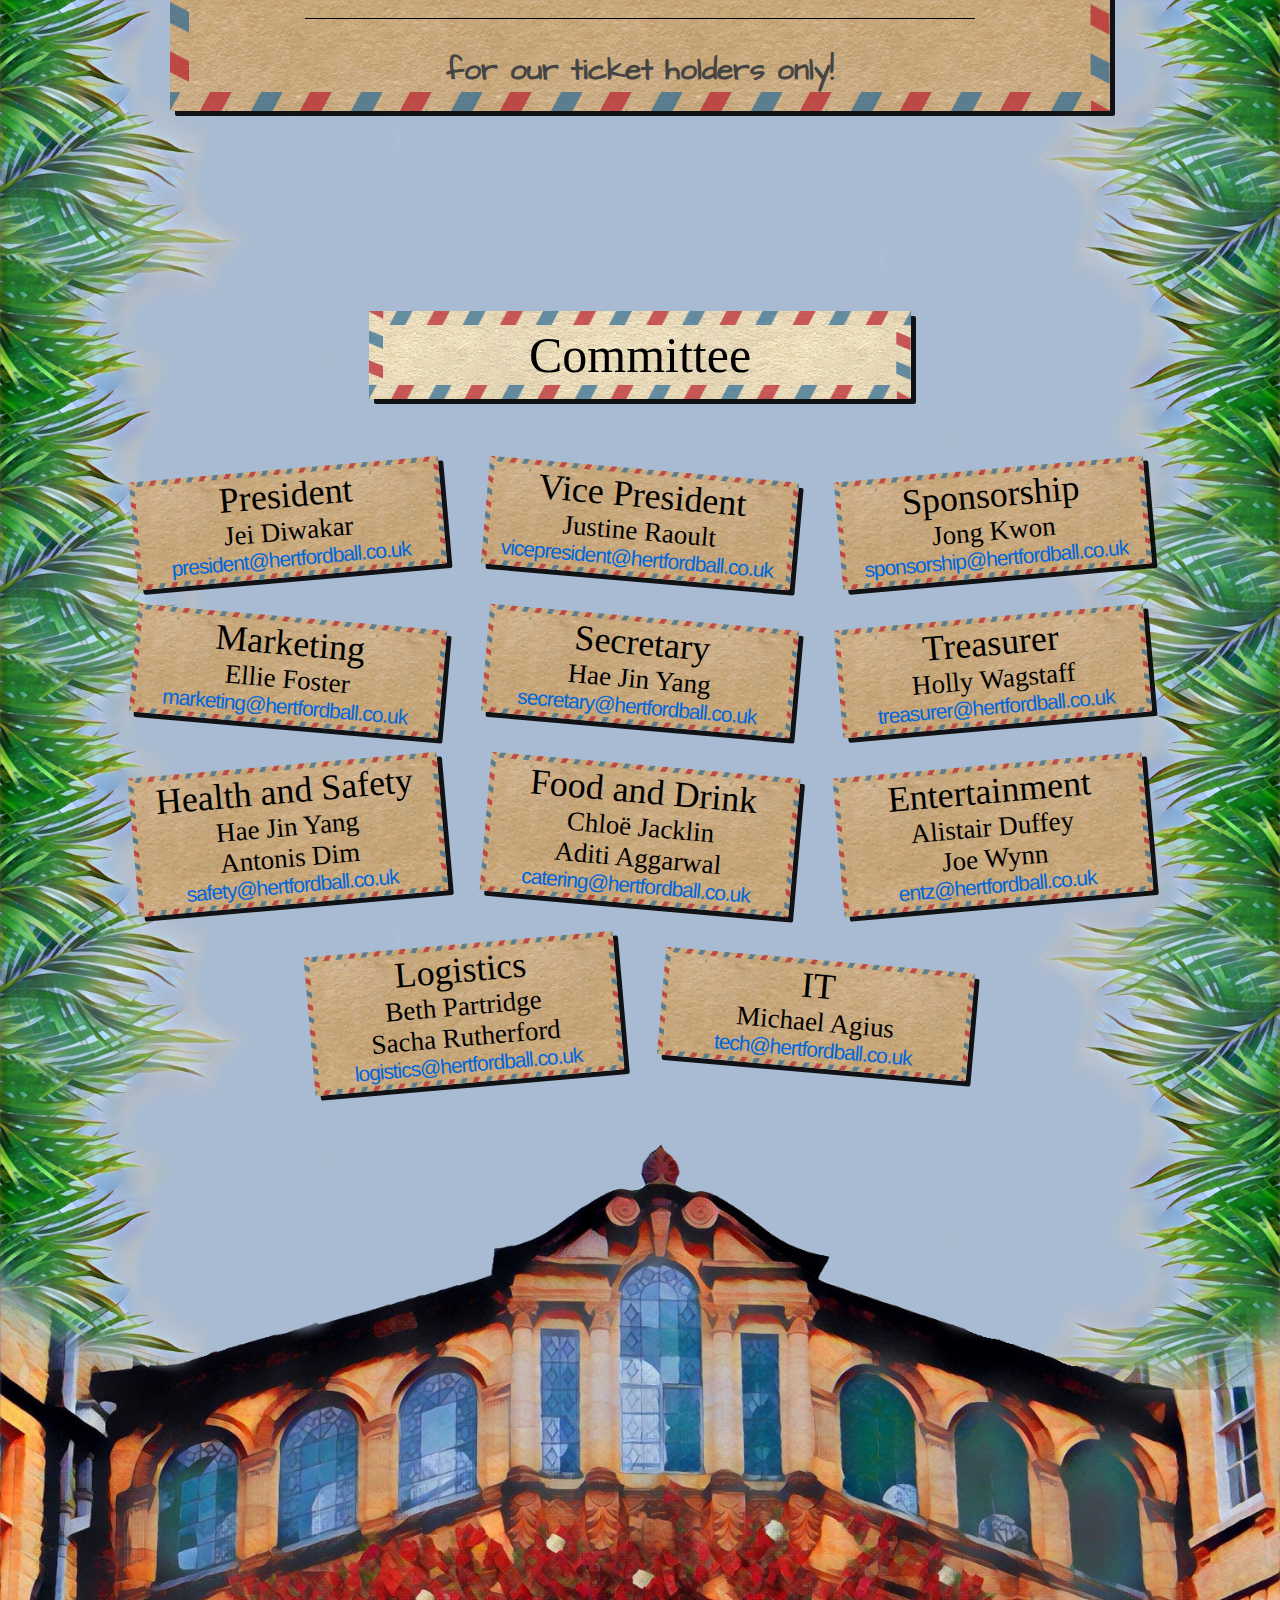
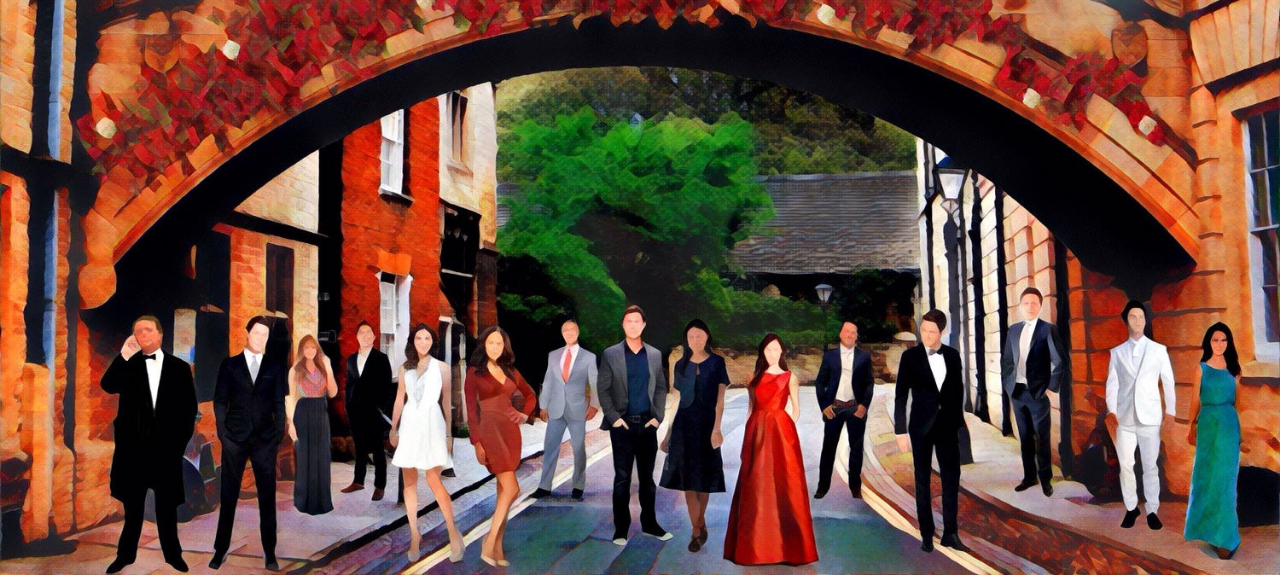
==== commit ca559d2b: "current site" ====
--- a/index.html
+++ b/index.html
@@ -1,190 +1,205 @@
 <!DOCTYPE html>
 <html>
-    <head>
-        <title>Hertford Ball</title>
-        <link rel="stylesheet" href="css/style.css">
-        <meta charset="UTF-8">
-        <link rel="apple-touch-icon" sizes="180x180" href="/icons/apple-touch-icon.png">
-        <link rel="icon" type="image/png" href="/icons/favicon-32x32.png" sizes="32x32">
-        <link rel="icon" type="image/png" href="/icons/favicon-16x16.png" sizes="16x16">
-        <link rel="manifest" href="/icons/manifest.json">
-        <link rel="mask-icon" href="/icons/safari-pinned-tab.svg" color="#5bbad5">
-        <link rel="shortcut icon" href="/icons/favicon.ico">
-        <meta name="apple-mobile-web-app-title" content="Hertford Ball">
-        <meta name="application-name" content="Hertford Ball">
-        <meta name="msapplication-config" content="/icons/browserconfig.xml">
-        <meta name="theme-color" content="#ffffff">
-        <script src="https://ajax.googleapis.com/ajax/libs/jquery/3.1.0/jquery.min.js"></script>
-        <script src="js/scroll.js" type="text/javascript"></script>
-    </head>
-    <body>
-        <div id="backing"></div>
-        <header>
-            <img id="logo" src="img/stamp.png">
-            <div id="foottop">site by antonia siu and michael agius</div>
-            <div id="title">
-                <h1>paradise found</h1>
-                <p>tickets on sale friday of 3<sup>rd</sup> week michaelmas</p>
-            </div>
-            <ul class="nav">
-                <li><a href="#" onclick="scrollToSection('theme', 1)">theme</a>
-                </li><li><a href="#" onclick="scrollToSection('entertainment', 2)">entertainment</a>
-                </li><li><a href="#" onclick="scrollToSection('fooddrink', 3)">food &amp; drink</a>
-                </li><li><a href="#" onclick="scrollToSection('sponsors', 4)">sponsors</a>
-                </li><li><a href="#" onclick="scrollToSection('committee', 5)">committee</a></li>
-            </ul>  
-        </header>
-        <main>
-            <div id="theme" class="rotateright postcard infocard">
-                <img class="pparavion" src="img/pParAvion.png">
-                <img class="pparadise" src="img/pParadise.png">
-                <img class="pwavyline" src="img/pWavyLine.png">
-                <img class="plogo" src="img/stamp.png">
-                <div class="postcardleft">
-                    <h1>Theme</h1>
-                    <p>Obviously no white suits. Black suit, black tie, reasonable
-                    dress and cover the shoulders for some reason. And everyone can
-                    bring a cane for all the good it'll do them. Do try the punch.
-                    Paradise shall come in the form of lights everywhere and glorious
-                    Holywell quad.</p>
-                </div>
-                <div class="postcardright">
-                    <p>Hertford College</p>
-                    <p>Catte Street</p>
-                    <p>Oxford</p>
-                </div>
-            </div>
-
-            <div id="entertainment" class="rotateleft postcard infocard">
-                <img class="pparavion" src="img/pParAvion.png">
-                <img class="pparadise" src="img/pParadise.png">
-                <img class="pwavyline" src="img/pWavyLine.png">
-                <img class="plogo" src="img/stamp.png">
-                <div class="postcardleft">
-                    <h1>Entertainment</h1>
-                    <p>Emily the Snake. Just tonnes of Emily the Snake for hours
-                    on end, as if you slept in the Baring Room itself. Also some
-                    other bands, but I can't name them, so Emily the Snake.</p>
-                </div>
-                <div class="postcardright">
-                    <p>Hertford College</p>
-                    <p>Catte Street</p>
-                    <p>Oxford</p>
-                </div>
-            </div>
-
-            <div id="fooddrink" class="rotateright postcard infocard">
-                <img class="pparavion" src="img/pParAvion.png">
-                <img class="pparadise" src="img/pParadise.png">
-                <img class="pwavyline" src="img/pWavyLine.png">
-                <img class="plogo" src="img/stamp.png">
-                <div class="postcardleft">
-                    <h1>Food &amp; Drink</h1>
-                    <p>Our glorious master Hassan will be making an appearance on
-                    the night, providing burgers and wraps and veggie thing to all
-                    at a reduced price. And we might have some food for sober people
-                    too.</p>
-                </div>
-                <div class="postcardright">
-                    <p>Hertford College</p>
-                    <p>Catte Street</p>
-                    <p>Oxford</p>
-                </div>
-            </div>
-
-            <div id="sponsors" class="rotateleft postcard infocard">
-                <img class="pparavion" src="img/pParAvion.png">
-                <img class="pparadise" src="img/pParadise.png">
-                <img class="pwavyline" src="img/pWavyLine.png">
-                <img class="plogo" src="img/stamp.png">
-                <div class="postcardleft">
-                    <h1>Sponsors</h1>
-                    <p>We are currently accepting sponsors for the ball,
-                    and are offering several packages and opportuities:</p>
-                    <a class="button" href="sponsors.html">view our sponsorship packages</a>
-                    <a href="mailto:sponsorship@hertfordball.co.uk">contact our sponsorship guy</a>
-                </div>
-                <div class="postcardright">
-                    <p>Hertford College</p>
-                    <p>Catte Street</p>
-                    <p>Oxford</p>
-                </div>
-            </div>
-
-            <div id="committee">
-                <div id="committeetitle" class="postcard">Committee</div>
-                <div class="deet postcard smallrotateleft">
-                    <h1>President</h1>
-                    <h2>Jei Diwakar</h2>
-                    <h3><a href="mailto:president@hertfordball.co.uk">
+
+<head>
+  <title>Hertford Ball</title>
+  <link href="https://fonts.googleapis.com/css?family=Calligraffitti|Architects+Daughter|Roboto:300" rel="stylesheet">
+  <link rel="stylesheet" href="css/style.css">
+  <meta charset="UTF-8">
+  <link rel="apple-touch-icon" sizes="180x180" href="/icons/apple-touch-icon.png">
+  <link rel="icon" type="image/png" href="/icons/favicon-32x32.png" sizes="32x32">
+  <link rel="icon" type="image/png" href="/icons/favicon-16x16.png" sizes="16x16">
+  <link rel="manifest" href="/icons/manifest.json">
+  <link rel="mask-icon" href="/icons/safari-pinned-tab.svg" color="#5bbad5">
+  <link rel="shortcut icon" href="/icons/favicon.ico">
+  <meta name="apple-mobile-web-app-title" content="Hertford Ball">
+  <meta name="application-name" content="Hertford Ball">
+  <meta name="msapplication-config" content="/icons/browserconfig.xml">
+  <meta name="theme-color" content="#ffffff">
+  <script src="https://ajax.googleapis.com/ajax/libs/jquery/3.1.0/jquery.min.js"></script>
+  <script src="js/scroll.js" type="text/javascript"></script>
+</head>
+
+<body>
+  <header>
+    <img id="logo" src="img/stamp.png">
+    <div id="foottop">site by antonia siu and michael agius</div>
+    <div id="title">
+      <h1>paradise found</h1>
+      <a id="tsplash2" href="http://tickets.hertfordball.co.uk">buy tickets</a>
+    </div>
+    <ul class="nav">
+      <li><a href="#" onclick="scrollToSection('theme', 1)">theme</a>
+      </li><li><a href="#" onclick="scrollToSection('entertainment', 2)">entertainment</a>
+      </li><li><a href="#" onclick="scrollToSection('fooddrink', 3)">food &amp; drink</a>
+      </li><li><a href="#" onclick="scrollToSection('sponsorsp', 4)">sponsors</a>
+      </li><li><a href="#" onclick="scrollToSection('committee', 5)">committee</a></li>
+    </ul>
+  </header>
+  <main>
+    <div id="theme" class="postcard infocard shinecard">
+      <a id="fbbutton" href="https://www.facebook.com/hertfordball2017/"><img id="fblogo" src="img/fb.png"></a>
+      <table id="tickets">
+        <tr>
+          <td>tickets:</td>
+          <td class="small">Hertford</td>
+          <td>£95</td>
+          <td class="small">Others</td>
+          <td>£100</td>
+        </tr>
+      </table>
+      <p>We hope you are prepared with your classiest black tie attire and ready to join us on a dreamy journey back in time to a dazzling vintage Paradise on the 22nd April! Expect to be utterly content, no matter what your tastes, as we guide you through the cruise of a lifetime, starting with a warm welcome under our renowned Bridge of Sighs, through a brightly-lit Catte Street, overflowing with the mouth-watering aromas of a huge range of food, and finally into the gorgeously illuminated grounds of Hertford itself.</p>
+    </div>
+
+    <div id="entertainment" class="rotateleft floatleft postcard infocard">
+      
+      <img class="plogo" src="img/stamp.png">
+      <div class="postcardleft">
+        <h1>Entertainment</h1>
+        <p>Allow us to take you on a hedonistic adventure of unknown pleasures. Revel in a heady musical mix as the finest musicians from Oxford and beyond ply their trade, with every taste from jazz and funk to ska and reggae catered for. If all the fun of the fair gets too much, try your hand at our in-house casino. And we are delighted to welcome the Hoosiers as our headline act!</p>
+      </div>
+      <img id="hoosy" class="rotateright" src="img/Hoosiers%202015%20Shutter%20Close.jpg">
+    </div>
+
+    <div id="fooddrink" class="rotateright floatright postcard infocard">
+      <img class="plogo" src="img/stamp.png">
+      <div class="postcardleft">
+        <h1>Food &amp; Drink</h1>
+        <p>
+
+          Hertford Ball will have an amazing range of sweet options to satisfy your sweet tooth, with unlimited popcorn, doughnuts, candy floss, cupcakes, crepes and more! We also have ‘Big Dave’s BBQ’, a Gloucester Green market favourite, offering quality American BBQ and soul food. 'Taste Tibet’ will be providing the 'finest, freshest and most authentic Tibetan food this side of the Himalayas' alongside  Oxford’s favourites of Mission Burrito and Noodle Nation. There will also be cheese and wine, and chips served throughout the night!
+      </div>
+      <img id="hoosy" class="rotateleft" src="img/foodies.jpg">
+      <img id="hoosy2" class="rotateright" src="img/foodies2.jpg">
+    </div>
+
+    <div id="sponsorsp" class="rotateleft floatleft postcard infocard">
+      <img class="pparavion" src="img/pParAvion.png">
+      <img class="pparadise" src="img/pParadise.png">
+      <img class="pwavyline" src="img/pWavyLine.png">
+      <img class="plogo" src="img/stamp.png">
+      <div class="postcardleft">
+        <h1>Sponsors</h1>
+        <p>We are currently accepting sponsors for the ball, and are offering several packages and opportuities:</p>
+        <a class="button" href="sponsors.html">view our sponsorship packages</a>
+        <a href="mailto:sponsorship@hertfordball.co.uk">contact our sponsorship guy</a>
+      </div>
+      <div class="postcardright">
+        <p>Hertford College</p>
+        <p>Catte Street</p>
+        <p>Oxford</p>
+      </div>
+    </div>
+
+    <div id="sponsors">
+      <div class="postcard postcardtitle">Our Sponsors</div>
+      <div id="imgcontainer">
+        <img id="walters" src="img/walterse.png">
+        <img id="shepherd" src="img/shepherde.png">
+      </div>
+      <div class="infocard postcard shinecard darkcard">
+        <h1>If you need a suit</h1>
+        <h2>a special offer from Shepherd &amp; Woodward and Walters:</h2>
+        <table>
+          <tr>
+            <td class="tblitem">just jacket and trousers:</td>
+            <td class="tblcost rotateleft">£29.99</td>
+            <td class="tbldeal rotateleft">(25% off)</td>
+          </tr>
+          <tr>
+            <td class="tblitem">full black tie:</td>
+            <td class="tblcost rotateleft">£39.99</td>
+            <td class="tbldeal rotateleft">(20% off)</td>
+          </tr>
+        </table>
+        <h2>for our ticket holders only!</h2>
+      </div>
+
+    </div>
+
+    <div id="committee">
+      <div class="postcard postcardtitle">Committee</div>
+      <div class="deet postcard rotateleft">
+        <h1>President</h1>
+        <h2>Jei Diwakar</h2>
+        <h3><a href="mailto:president@hertfordball.co.uk">
                         president&#64;hertfordball.co.uk
                     </a></h3>
-                </div>
-                <div class="deet postcard smallrotateright">
-                    <h1>Vice President</h1>
-                    <h2>Justine Raoult</h2>
-                    <h3><a href="mailto:vicepresident@hertfordball.co.uk">
+      </div>
+      <div class="deet postcard rotateright">
+        <h1>Vice President</h1>
+        <h2>Justine Raoult</h2>
+        <h3 id="vicepres"><a href="mailto:vicepresident@hertfordball.co.uk">
                         vicepresident&#64;hertfordball.co.uk
                     </a></h3>
-                </div>
-                <div class="deet postcard smallrotateleft">
-                    <h1>Sponsorship</h1>
-                    <h2>Jong Kwon</h2>
-                    <h3><a href="mailto:sponsorship@hertfordball.co.uk">
+      </div>
+      <div class="deet postcard rotateleft">
+        <h1>Sponsorship</h1>
+        <h2>Jong Kwon</h2>
+        <h3><a href="mailto:sponsorship@hertfordball.co.uk">
                         sponsorship&#64;hertfordball.co.uk
                     </a></h3>
-                </div>
-                <div class="deet postcard smallrotateright">
-                    <h1>Marketing</h1>
-                    <h2>Ellie Foster</h2>
-                    <h3><a href="mailto:marketing@hertfordball.co.uk">
+      </div>
+      <div class="deet postcard rotateright">
+        <h1>Marketing</h1>
+        <h2>Ellie Foster</h2>
+        <h3><a href="mailto:marketing@hertfordball.co.uk">
                         marketing&#64;hertfordball.co.uk
                     </a></h3>
-                </div>
-                <div class="deet postcard smallrotateright">
-                    <h1>Secretary</h1>
-                    <h2>Hae Jin Yang</h2>
-                    <h3><a href="mailto:secretary@hertfordball.co.uk">
+      </div>
+      <div class="deet postcard rotateright">
+        <h1>Secretary</h1>
+        <h2>Hae Jin Yang</h2>
+        <h3><a href="mailto:secretary@hertfordball.co.uk">
                         secretary&#64;hertfordball.co.uk
                     </a></h3>
-                </div>
-                <div class="deet postcard smallrotateleft">
-                    <h1>Logistics</h1>
-                    <h2>Beth Partridge</h2>
-                    <h3><a href="mailto:logistics@hertfordball.co.uk">
+      </div>
+      <div class="deet postcard rotateleft">
+        <h1>Treasurer</h1>
+        <h2>Holly Wagstaff</h2>
+        <h3><a href="mailto:treasurer@hertfordball.co.uk">
+                        treasurer&#64;hertfordball.co.uk
+                    </a></h3>
+      </div>
+      <div class="deet postcard rotateleft">
+        <h1>Health and Safety</h1>
+        <h2>Hae Jin Yang<br>Antonis Dim</h2>
+        <h3><a href="mailto:safety@hertfordball.co.uk">
+                        safety&#64;hertfordball.co.uk
+                    </a></h3>
+      </div>
+      <div class="deet postcard rotateright">
+        <h1>Food and Drink</h1>
+        <h2>Chloë Jacklin<br>Aditi Aggarwal</h2>
+        <h3><a href="mailto:catering@hertfordball.co.uk">
+                        catering&#64;hertfordball.co.uk
+                    </a></h3>
+      </div>
+      <div class="deet postcard rotateleft">
+        <h1>Entertainment</h1>
+        <h2>Alistair Duffey<br>Joe Wynn</h2>
+        <h3><a href="mailto:entz@hertfordball.co.uk">
+                        entz&#64;hertfordball.co.uk
+                    </a></h3>
+      </div>
+      <div class="deet postcard rotateleft">
+        <h1>Logistics</h1>
+        <h2>Beth Partridge<br>Sacha Rutherford</h2>
+        <h3><a href="mailto:logistics@hertfordball.co.uk">
                         logistics&#64;hertfordball.co.uk
                     </a></h3>
-                </div>
-                <div class="deet postcard smallrotateleft">
-                    <h1>Treasurer</h1>
-                    <h2>Holly Wagstaff</h2>
-                    <h3><a href="mailto:treasurer@hertfordball.co.uk">
-                        treasurer&#64;hertfordball.co.uk
-                    </a></h3>
-                </div>
-                <div class="deet postcard smallrotateright">
-                    <h1>Tech Director</h1>
-                    <h2>Michael Agius</h2>
-                    <h3><a href="mailto:nerd@michaelagius.uk">
-                        nerd&#64;michaelagius.uk
-                    </a></h3>
-                </div>
-                <div class="deet postcard smallrotateright">
-                    <h1>Health and Safety</h1>
-                    <h2>Hae Jin Yang</h2>
-                    <h3><a href="mailto:safety@hertfordball.co.uk">
-                        safety&#64;hertfordball.co.uk
-                    </a></h3>
-                </div>
-                <div class="deet postcard smallrotateright">
-                    <h1>Food and Drink</h1>
-                    <h2>Chloë Jacklin<br>Aditi Aggarwal</h2>
-                    <h3><a href="mailto:catering@hertfordball.co.uk">
-                        catering&#64;hertfordball.co.uk
-                    </a></h3>
-                </div>
-            </div>
-        </main>
-        <div id="bottombuffer"></div>
-    </body>
-</html>
+      </div>
+      <div class="deet postcard rotateright">
+        <h1>IT</h1>
+        <h2>Michael Agius</h2>
+        <h3><a href="mailto:admin@michaelagius.uk">
+                        tech&#64;hertfordball.co.uk
+                    </a></h3>
+      </div>
+    </div>
+  </main>
+  <img class="bridge" src="img/bridgetop.png">
+  <img class="bridge" src="img/bridgebottom.jpg">
+</body>
+
+</html>--- a/css/style.css
+++ b/css/style.css
@@ -1,327 +1,521 @@
+html {
+  margin: 0;
+  padding: 0;
+  width: 100%;
+  overflow-x: hidden;
+}
+
 body {
-    margin: 0;
-    padding: 0;
-    border: 0;
-    font-size: 62.5%;
-    -webkit-perspective: 1px;
-    perspective: 1px;
-    perspective-origin-x: 100%;
-    overflow-x: hidden;
-}
-
-#backing {
-    position: fixed;
+  margin: 0;
+  padding: 0;
+  border: 0;
+  font-size: 62.5%;
+  background-color: #a8bbd2;
+  background-repeat: repeat-y;
+  background-image: url(../img/backing.png), url(../img/backingr.png);
+  background-size: 400px;
+  background-position: top left, top right;
+}
+
+h1,
+h2,
+h3,
+h4,
+h5,
+h6,
+p {
+  margin: 0;
+}
+
+header {
+  height: 100vh;
+  text-align: center;
+  background: white url(../img/paper2.jpg) repeat left top;
+  background-size: 150px;
+  color: white;
+  font-size: 3em;
+  font-family: 'Architects Daughter', cursive;
+  font-weight: 300;
+  min-height: 500px;
+  position: relative;
+  letter-spacing: 0.1em;
+  border-bottom: 1px solid black;
+  box-shadow: 0 0 10px black;
+}
+
+#logo {
+  height: 70vh;
+  left: 0;
+  margin: 15vh auto;
+  padding: 0;
+}
+
+ul.nav {
+  width: 100%;
+  margin: 0 auto;
+  padding: 0;
+  list-style: none;
+  text-align: center;
+  position: absolute;
+  bottom: 0;
+  text-shadow: 0 0 10px black;
+}
+
+.nav li {
+  display: inline-block;
+  width: 20%;
+  padding: 0;
+  margin-bottom: 40px;
+}
+
+.nav a {
+  text-decoration: none;
+  color: white;
+}
+
+.nav a:hover {
+  text-decoration: underline;
+}
+
+@media only screen and (max-width: 930px) {
+  header {
+    height: auto;
+  }
+  ul.nav {
+    position: relative;
+    margin-top: -5vh;
+  }
+  .nav li {
+    display: block;
     width: 100%;
-    height: 400vh;
-    top: -100vh;
-    left: 0;
-    background-image: url(../img/paper1.jpg);
-    -webkit-transform: translateZ(-1px) scale(2);
-            transform: translateZ(-1px) scale(2);
-    transform-origin-x: 100%;
-}
-
-header {
-    width: 100%;
-    height: 100vh;
-    text-align: center;
-    background: white url(../img/paper2.jpg) repeat left top;
-    background-size: 150px;
-    color: white;
-    font-size: 3em;
-    font-family: sans-serif;
-    font-weight: 100;
-    min-height: 500px;
-    position: relative;
-    border-bottom: 1px solid black;
-}
-
-#logo {
-    height: 70vh;
-    left: 0;
-    margin: 15vh auto;
-    padding: 0;
-}
-
-ul.nav {
-    width: 100%;
-    margin: 0 auto;
-    padding: 0;
-    list-style: none;
-    text-align: center;
-    position: absolute;
-    bottom: 0;
-}
-
-.nav li {
-    display: inline-block;
-    width: 20%;
-    padding: 0;
-    margin-bottom: 40px;
-}
-
-.nav a {
-    text-decoration: none;
-    color: white;
-    border-bottom: 1px solid rgba(0, 0, 0, 0);
-    -webkit-transition: all 0.2s ease-in-out;
-    transition: all 0.2s ease-in-out;
-}
-
-.nav a:hover {
-    border-bottom: 1px solid white;
-}
-
-@media only screen and (max-width: 930px){
-    header {
-        height: auto;
-    }
-    ul.nav {
-        position: relative;
-        margin-top: -15vh;
-    }
-    .nav li {
-        display: block;
-        width: 100%;
-        margin-bottom: 20px;
-    }
+    margin-bottom: 20px;
+  }
+}
+
+@media only screen and (max-width: 990px) {
+  header {
+    font-size: 200%;
+  }
 }
 
 #title {
-    position: absolute;
-    top: 30vh;
-    width: 100%;
-    color: white;
-}
-
-header h1 {
-    letter-spacing: 0.2em;
+  position: absolute;
+  top: 30vh;
+  width: 100%;
+  color: white;
+}
+
+#title h1 {
+  font-size: 4em;
+  font-family: 'Calligraffitti', cursive;
+  letter-spacing: 0.1em;
+  text-shadow: 0 0 10px black;
 }
 
 #foottop {
-    padding-top: 5px;
-    position: absolute;
-    width: 100%;
-    top: 0;
-    font-size: 0.8em;
+  padding-top: 5px;
+  color: black;
+  position: absolute;
+  width: 100%;
+  top: 0;
+  font-size: 0.6em;
+}
+
+#tsplash2 {
+  color: white;
+  border: 2px solid white;
+  background-color: rgba(0, 30, 60, 0.9);
+  padding: 5px 40px;
+  border-radius: 5px;
+  margin-top: 10px;
+  display: inline-block;
+  font-size: 1.3em;
+  transition: all 0.2s ease-in-out;
+}
+
+#tsplash2:hover {
+  background-color: rgba(100, 130, 200, 0.95);
+  box-shadow: 0 0 40px white;
+  border: 2px solid rgba(0, 0, 0, 0);
 }
 
 main {
-    max-width: 1650px;
-    margin: 0 auto;
+  max-width: 1650px;
+  margin: 0 auto;
 }
 
 .infocard {
-    letter-spacing: 0.1em;
-    width: 900px;
-    min-height: 550px;
-    margin: 120px 50px 0 50px;
-    position: relative;
-    color: #444;
-    font-family: cursive;
-    border-width: 38px;
+  width: 900px;
+  min-height: 500px;
+  margin: 120px 50px 0 50px;
+  position: relative;
+  color: #444;
+  font-family: 'Architects Daughter', cursive;
+  border-width: 38px;
 }
 
 .infocard a {
-    display: block;
-    color: white;
-    font-size: 2.5em;
-    border: 1px solid black;
-    text-align: center;
-    margin: 30px 20px;
-    padding: 10px 0;
-    -webkit-transition: all 0.3s ease-in-out;
-    transition: all 0.3s ease-in-out;
-    border-radius: 3px;
+  display: block;
+  color: black;
+  font-size: 2.5em;
+  border: 1px solid black;
+  text-align: center;
+  margin: 30px 20px;
+  padding: 10px 0;
+  -webkit-transition: all 0.3s ease-in-out;
+  transition: all 0.3s ease-in-out;
+  border-radius: 3px;
 }
 
 .infocard a:hover {
-    background-color: rgba(0, 0, 0, 0.5);
-    text-shadow: 0 0 5px white;
-    box-shadow: 0 0 15px white;
+  background-color: rgba(0, 0, 0, 0.5);
+  text-shadow: 0 0 5px white;
+  box-shadow: 0 0 15px white;
+  color: white;
 }
 
 .postcard {
-    background-image: url(../img/dirtvint.png), url(../img/paper2.jpg);
-    background-repeat: repeat, repeat;
-    border-radius: 2px;
-    -o-border-image: url(../img/postcardBorder.png) 38 round;
-    border-image: url(../img/postcardBorder.png) 38 round;
-    box-shadow: 10px 10px 50px 5px rgba(0, 0, 0, 0.5);
-    border-style: solid;
-}
-
-@media only screen and (max-width: 1100px){
-    .postcard {
-        margin: 120px 0 0 0;
-    }
-}
-
-@media only screen and (max-width: 1000px){
-    .postcard {
-        width: 90%;
-        font-size: 0.7em;
-    }
-    
-    .infocard {
-        min-height: 400px;
-    }
+  background-image: url(../img/paper1.jpg);
+  background-repeat: repeat;
+  border-radius: 2px;
+  -o-border-image: url(../img/postcardBorder.png) 38 round;
+  border-image: url(../img/postcardBorder.png) 38 round;
+  /*    box-shadow: 10px 10px 50px 5px rgba(0, 0, 0, 0.5);*/
+  box-shadow: 5px 5px 0 rgba(0, 0, 0, 0.9);
+  border-style: solid;
+}
+
+@media only screen and (max-width: 1100px) {
+  .postcard {
+    margin: 120px 0 0 0;
+  }
+}
+
+@media only screen and (max-width: 1000px) {
+  .postcard {
+    width: 90%;
+    font-size: 0.7em;
+  }
+  .infocard {
+    min-height: 400px;
+  }
+}
+
+#theme {
+  margin-top: 40px;
+  padding: 30px;
+  text-align: center;
+}
+
+#theme p {
+  padding-top: 30px;
+}
+
+#tickets {
+  font-size: 2em;
+  margin: 0 auto;
+  border-top: 2px dashed black;
+  border-bottom: 2px dashed black;
+}
+
+#tickets td {
+  -webkit-transform: rotate(-5deg);
+  transform: rotate(-5deg);
+}
+
+#tickets .small {
+  font-size: 0.6em;
+  padding-left: 50px;
+  padding-right: 5px;
+  -webkit-transform: rotate(-10deg);
+  transform: rotate(-10deg);
+}
+
+#fbbutton {
+  padding: 0;
+  margin: 0 auto 10px auto;
+  border: 0;
+  width: 70px;
+  height: 70px;
+}
+
+#fbbutton:hover {
+  background: none;
+  border: 0;
+}
+
+#fblogo {
+  height: 70px;
+  width: 70px;
+  cursor: pointer;
+  display: inline;
+  margin: 0 auto 10px 0;
+}
+
+#fblogo:hover {
+  background-color: white;
 }
 
 .rotateleft {
-    -webkit-transform: rotate(-5deg);
-            transform: rotate(-5deg);
-    float: left;
-}
-
-.smallrotateleft {
-    -webkit-transform: rotate(-4deg);
-            transform: rotate(-4deg);
+  -webkit-transform: rotate(-5deg);
+  transform: rotate(-5deg);
+}
+
+.floatleft {
+  float: left;
 }
 
 .rotateright {
-    -webkit-transform: rotate(5deg);
-            transform: rotate(5deg);
-    float: right;
-}
-
-.smallrotateright {
-    -webkit-transform: rotate(4deg);
-            transform: rotate(4deg);
+  -webkit-transform: rotate(5deg);
+  transform: rotate(5deg);
+}
+
+.floatright {
+  float: right;
 }
 
 .pparavion {
-    position: absolute;
-    top: 0;
-    right: 0;
+  position: absolute;
+  top: 0;
+  right: 0;
 }
 
 .pparadise {
-    position: absolute;
-    top: 10px;
-    right: 200px;
+  position: absolute;
+  top: 10px;
+  right: 200px;
 }
 
 .pwavyline {
-    position: absolute;
-    top: 40px;
-    right: 0;
-    width: 400px;
-    height: 100px;
+  position: absolute;
+  top: 40px;
+  right: 0;
+  width: 400px;
+  height: 100px;
 }
 
 .plogo {
-    position: absolute;
-    bottom: 0;
-    right: 0;
-    height: 210px;
-    width: 210px;
+  position: absolute;
+  bottom: 0;
+  right: 0;
+  height: 210px;
+  width: 210px;
+  -webkit-transform: rotate(-20deg);
+  transform: rotate(-20deg);
+}
+
+.postcardright {
+  float: right;
+  width: 45%;
+  margin-top: 20%;
+}
+
+@media only screen and (max-width: 1000px) {
+  .pparavion {
+    height: 120px;
+  }
+  .pparadise {
+    height: 120px;
+    right: 150px;
+  }
+  .pwavyline {
+    width: 300px;
+    height: 80px;
+  }
+  .plogo {
+    height: 150px;
+    width: 150px;
     -webkit-transform: rotate(-20deg);
-            transform: rotate(-20deg);
-}
-
-.postcardright {
-    float: right;
-    width: 45%;
-    margin-top: 20%;
-}
-
-@media only screen and (max-width: 1000px){
-    .pparavion {
-        height: 120px;
-    }
-    .pparadise {
-        height: 120px;
-        right: 150px;
-    }
-    .pwavyline {
-        width: 350px;
-        height: 80px;
-    }
-    .plogo {
-        height: 150px;
-        width: 150px;
-        -webkit-transform: rotate(-20deg);
-                transform: rotate(-20deg);
-    }
-    .postcardright {
-        margin-top: 15%;
-    }
+    transform: rotate(-20deg);
+  }
+  .postcardright {
+    margin-top: 15%;
+  }
 }
 
 .postcardright p {
-    padding: 30px 20px 0 20px;
-    margin: 0 50px 0 20px;
-    border-bottom: 1px solid black;
-    font-size: 3.5em;
+  padding: 30px 20px 0 20px;
+  margin: 0 50px 0 20px;
+  border-bottom: 1px solid black;
+  font-size: 3.5em;
 }
 
 .postcardleft {
-    float: left;
-    width: 55%;
-    padding-left: 20px;
-    box-sizing: border-box;
+  float: left;
+  width: 55%;
+  padding-left: 20px;
+  box-sizing: border-box;
 }
 
 .postcardleft h1 {
-    font-size: 4em;
-    margin: 0;
+  font-size: 4em;
+  text-decoration: underline;
 }
 
 .postcardleft p {
-    font-size: 3em;
-    line-height: 1.6em;
-    margin: 0;
-    padding-right: 20px;
-    border-right: 1px solid black;
+  font-size: 2.5em;
+  padding-right: 20px;
+  border-right: 1px solid black;
+}
+
+.postcardtitle {
+  font-size: 5em;
+  width: 40%;
+  min-width: 300px;
+  margin: 0 auto 50px auto;
+  border-width: 15px;
+}
+
+#hoosy {
+/*  float: right;*/
+  position: absolute;
+  right: 0;
+  top: 0;
+  margin-right: 20px;
+  max-width: 350px;
+  width: 40%;
+  border: 3px solid white;
+  border-radius: 2px;
+  box-shadow: 1px 1px 5px black;
+}
+
+#hoosy2 {
+  position: absolute;
+  right: 0;
+  top: 300px;
+  margin-right: 20px;
+  max-width: 350px;
+  width: 40%;
+  border: 3px solid white;
+  border-radius: 2px;
+  box-shadow: 1px 1px 5px black;
+  
+}
+
+#sponsorsp {
+  margin-bottom: 100px;
+}
+
+#sponsors {
+  position: relative;
+  font-family: 'Calligraffitti', cursive;
+  clear: both;
+  margin-top: 100px;
+  padding: 50px 0;
+  width: 100%;
+  text-align: center;
+}
+
+#sponsors img {
+  background-image: url(../img/paper1.jpg);
+  border: 3px solid black;
+  padding: 20px;
+  margin: 10px;
+  box-shadow: 5px 5px #555;
+}
+
+#imgcontainer {
+  margin: 0 auto;
+  min-height: 400px;
+}
+
+#imgcontainer img {
+  display: inline;
+  vertical-align: middle;
+}
+
+#walters {
+  width: 400px;
+}
+
+#shepherd {
+  width: 240px;
+}
+
+#sponsors table {
+  margin: 30px auto;
+  font-size: 1.5em;
+  border-collapse: collapse;
+}
+
+#sponsors table tr {
+  line-height: 3em;
+  border-bottom: 1px solid black;
+  border-top: 1px solid black;
+}
+
+.tblitem {
+  text-align: right;
+}
+
+.tblcost {
+  padding: 0 30px;
+  font-size: 1.4em;
+  text-shadow: 0 0 10px white;
+}
+
+@media only screen and (max-width: 750px) {
+  .tbldeal {
+    display: none;
+  }
+}
+
+.shinecard {
+  margin: 0 auto;
+  font-size: 2em;
+  clear: both;
+  min-height: 0;
+  border-width: 20px;
+}
+
+.shinecard p {
+  font-size: 1.5em;
+}
+
+.darkcard {
+  background-image: url(../img/paper2.jpg);
 }
 
 #committee {
-    clear: both;
-    padding-top: 130px;
-    width: 100%;
-    text-align: center;
-    font-family: cursive;
-    position: relative;
-}
-
-#committeetitle {
-    font-size: 5em;
-    width: 40%;
-    min-width: 300px;
-    margin: 0 auto 50px auto;
-    background-image: url(../img/paper2.jpg);
-/*    border: 1px solid black;*/
-    box-shadow: 0 0 20px black;
-    border-width: 15px;
+  clear: both;
+  padding-top: 150px;
+  width: 100%;
+  text-align: center;
+  font-family: 'Calligraffitti', cursive;
+  position: relative;
 }
 
 .deet {
-    background-image: url(../img/paper2.jpg);
-    display: inline-block;
-    width: 300px;
-    margin: 20px;
-    font-size: 1.8em;
-    border-width: 15px;
-}
-
-.deet h3, .deet h2, .deet h1 {
-    margin: 0;
-    font-weight: 100;
+  background-image: url(../img/paper2.jpg);
+  display: inline-block;
+  vertical-align: middle;
+  width: 300px;
+  margin: 20px;
+  font-size: 1.8em;
+  border-width: 5px;
+}
+
+.deet h3,
+.deet h2,
+.deet h1 {
+  font-weight: 100;
 }
 
 .deet a {
-    font-weight: 100;
-    text-decoration: none;
-    font-family: sans-serif;
-    color: #06D;
+  font-weight: 100;
+  text-decoration: none;
+  font-family: sans-serif;
+  color: #06D;
+  letter-spacing: -0.05em;
 }
 
 .deet a:hover {
-    text-decoration: underline;
-    text-shadow: 0 0 5px white;
-}
-
-#bottombuffer {
-    height: 100px;
+  text-decoration: underline;
+  text-shadow: 0 0 5px white;
+}
+
+.bridge {
+  display: block;
+  width: 100%;
+  position: relative;
 }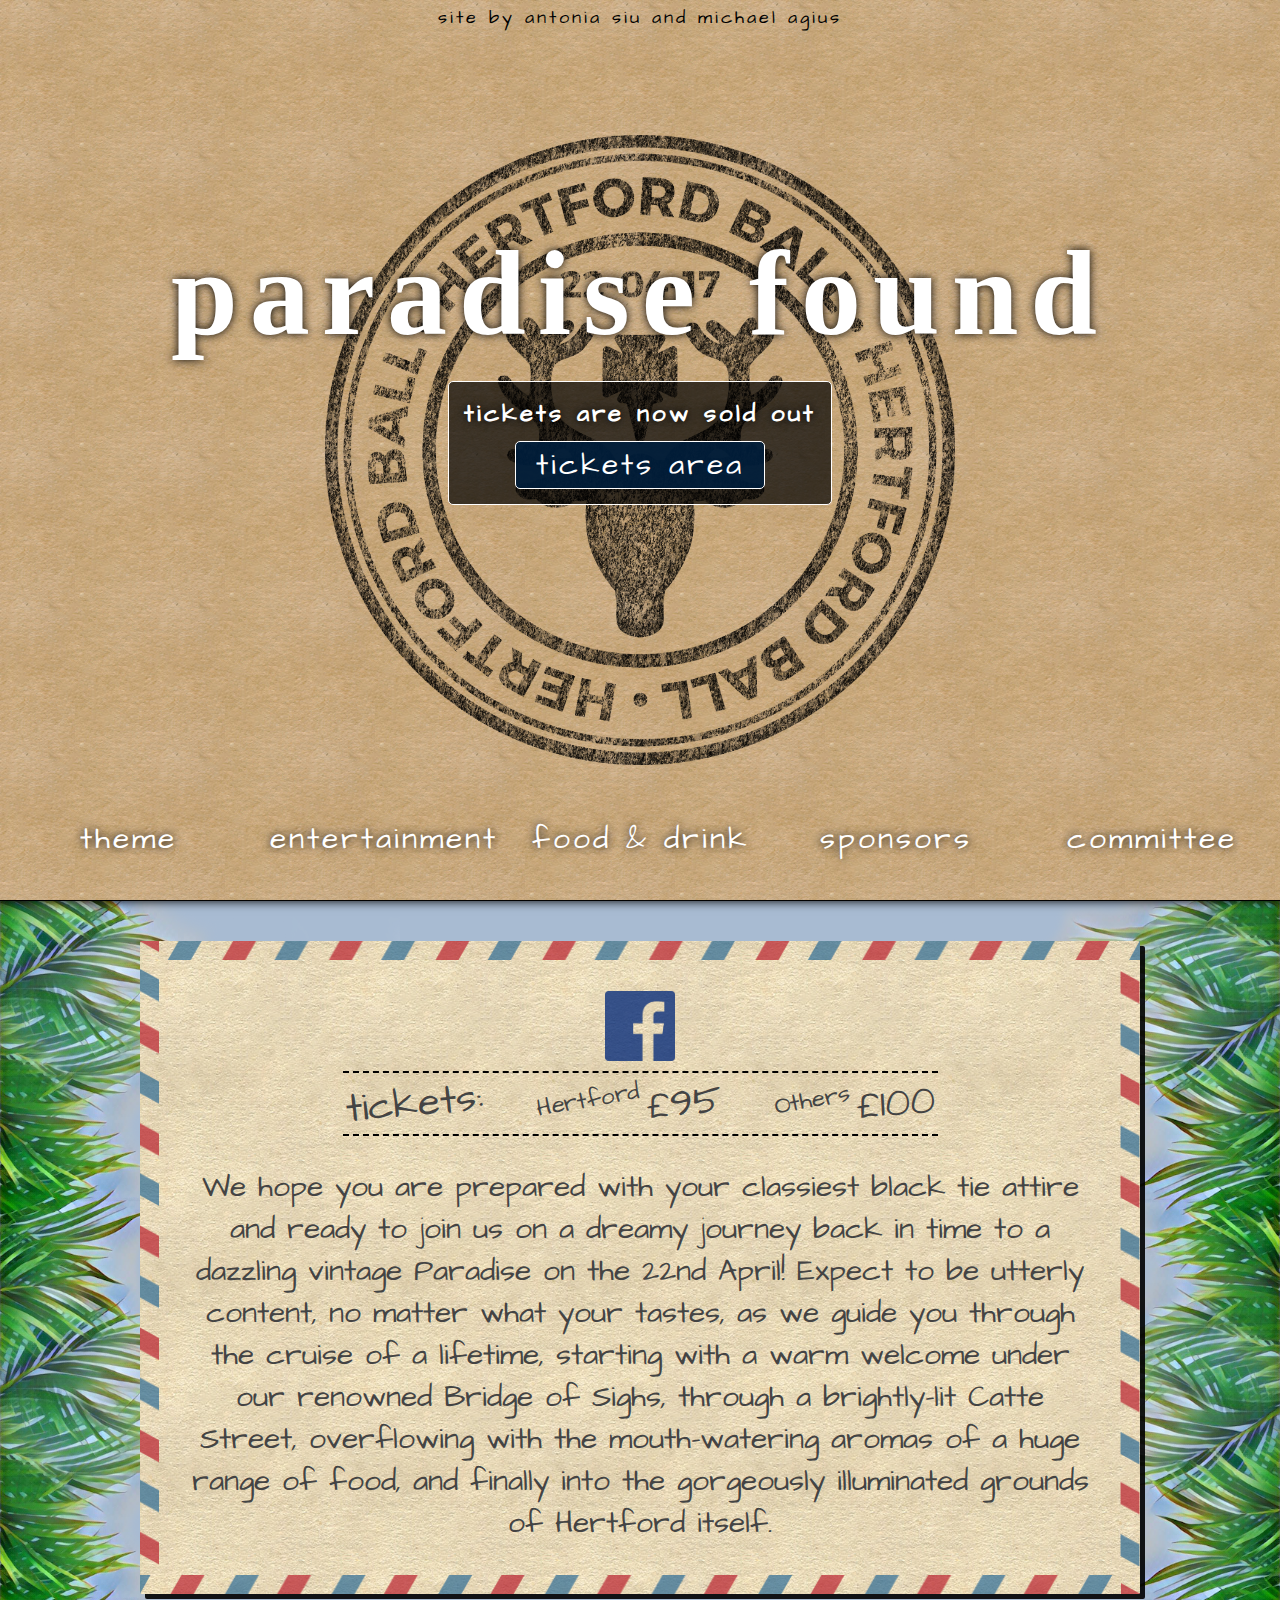
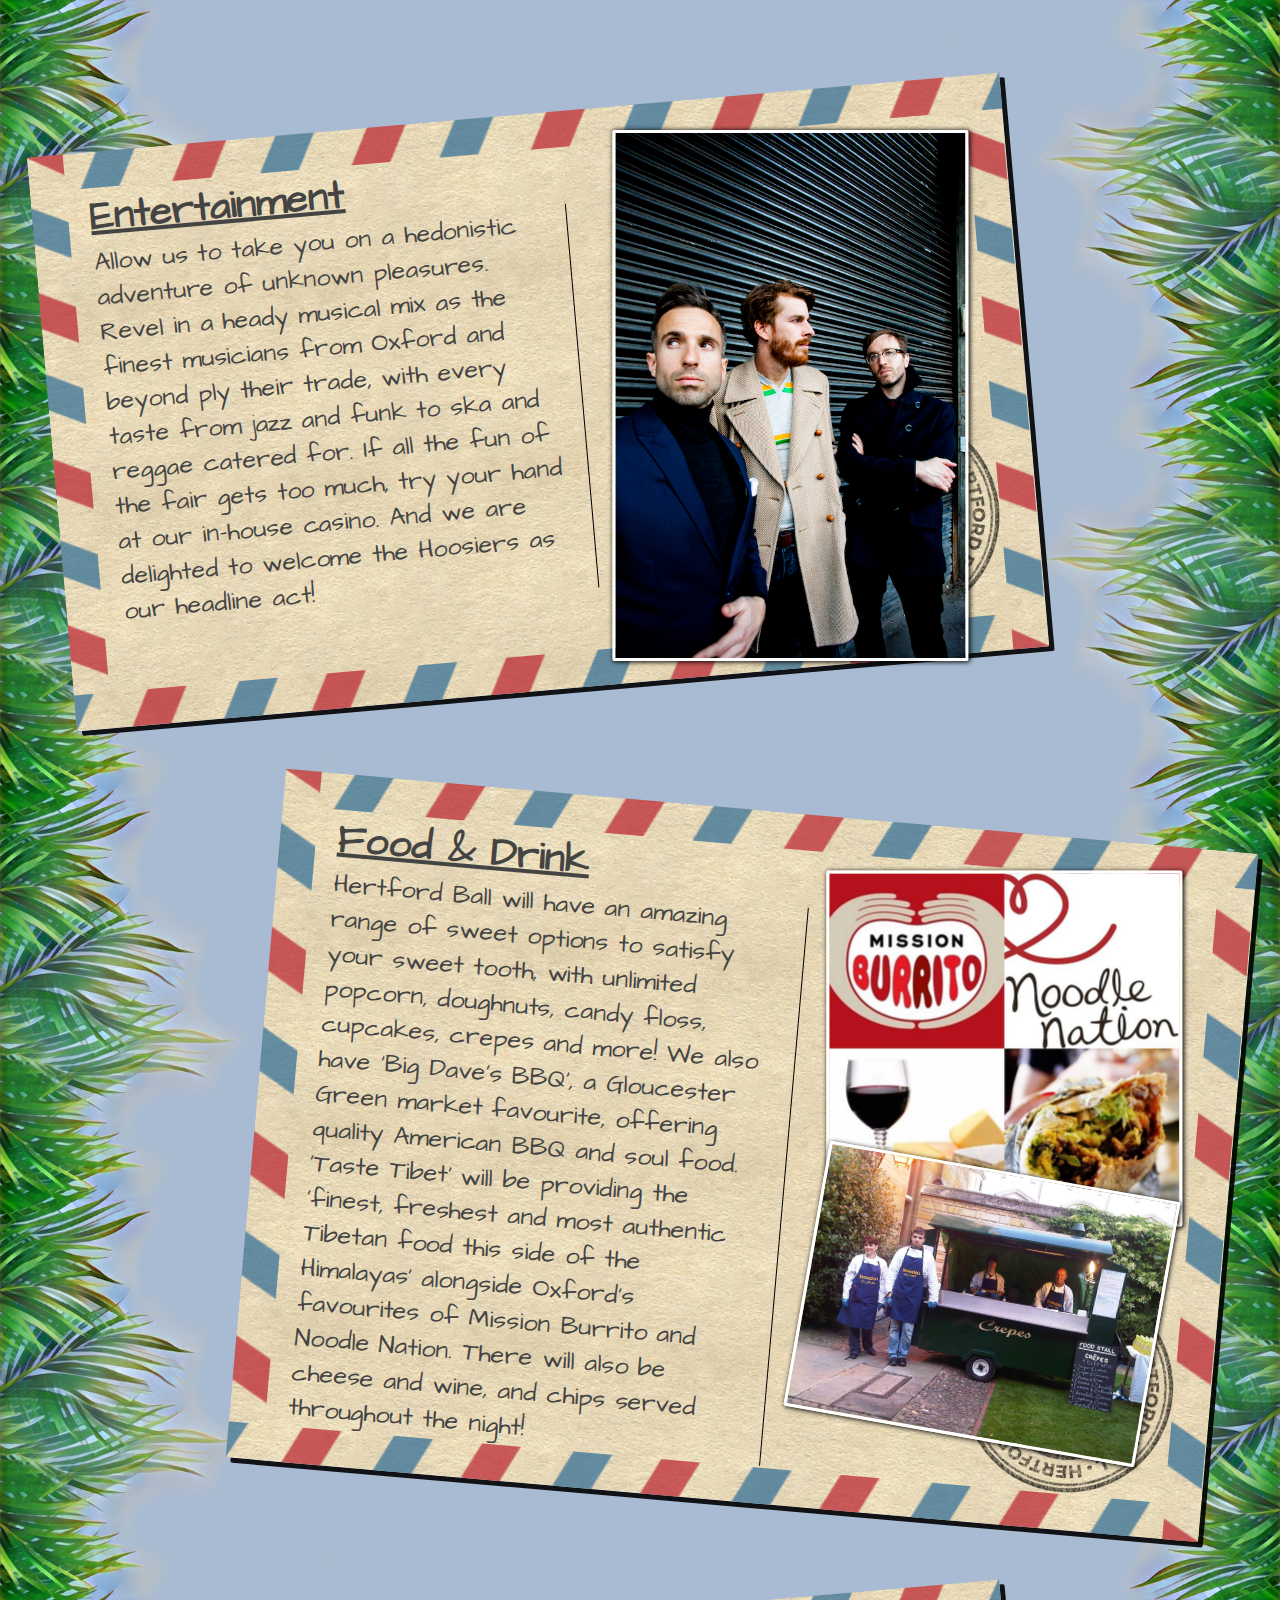
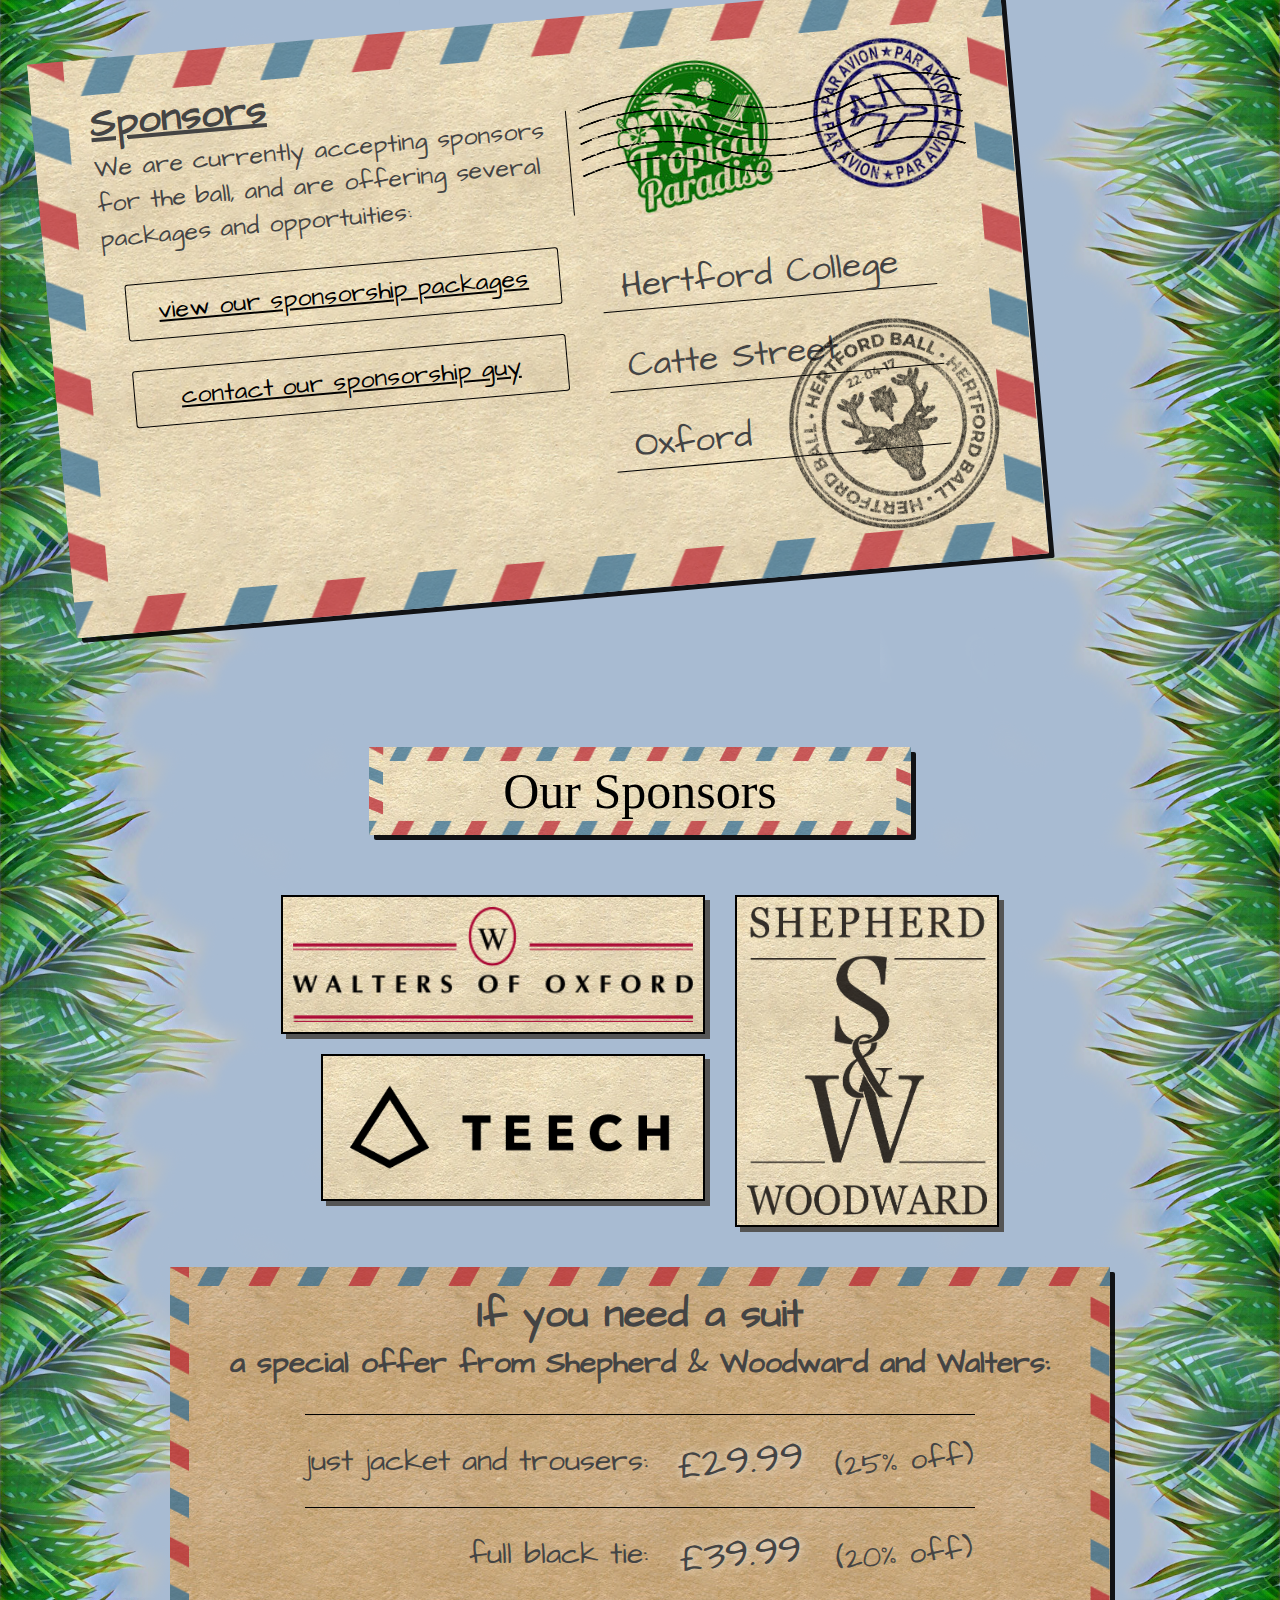
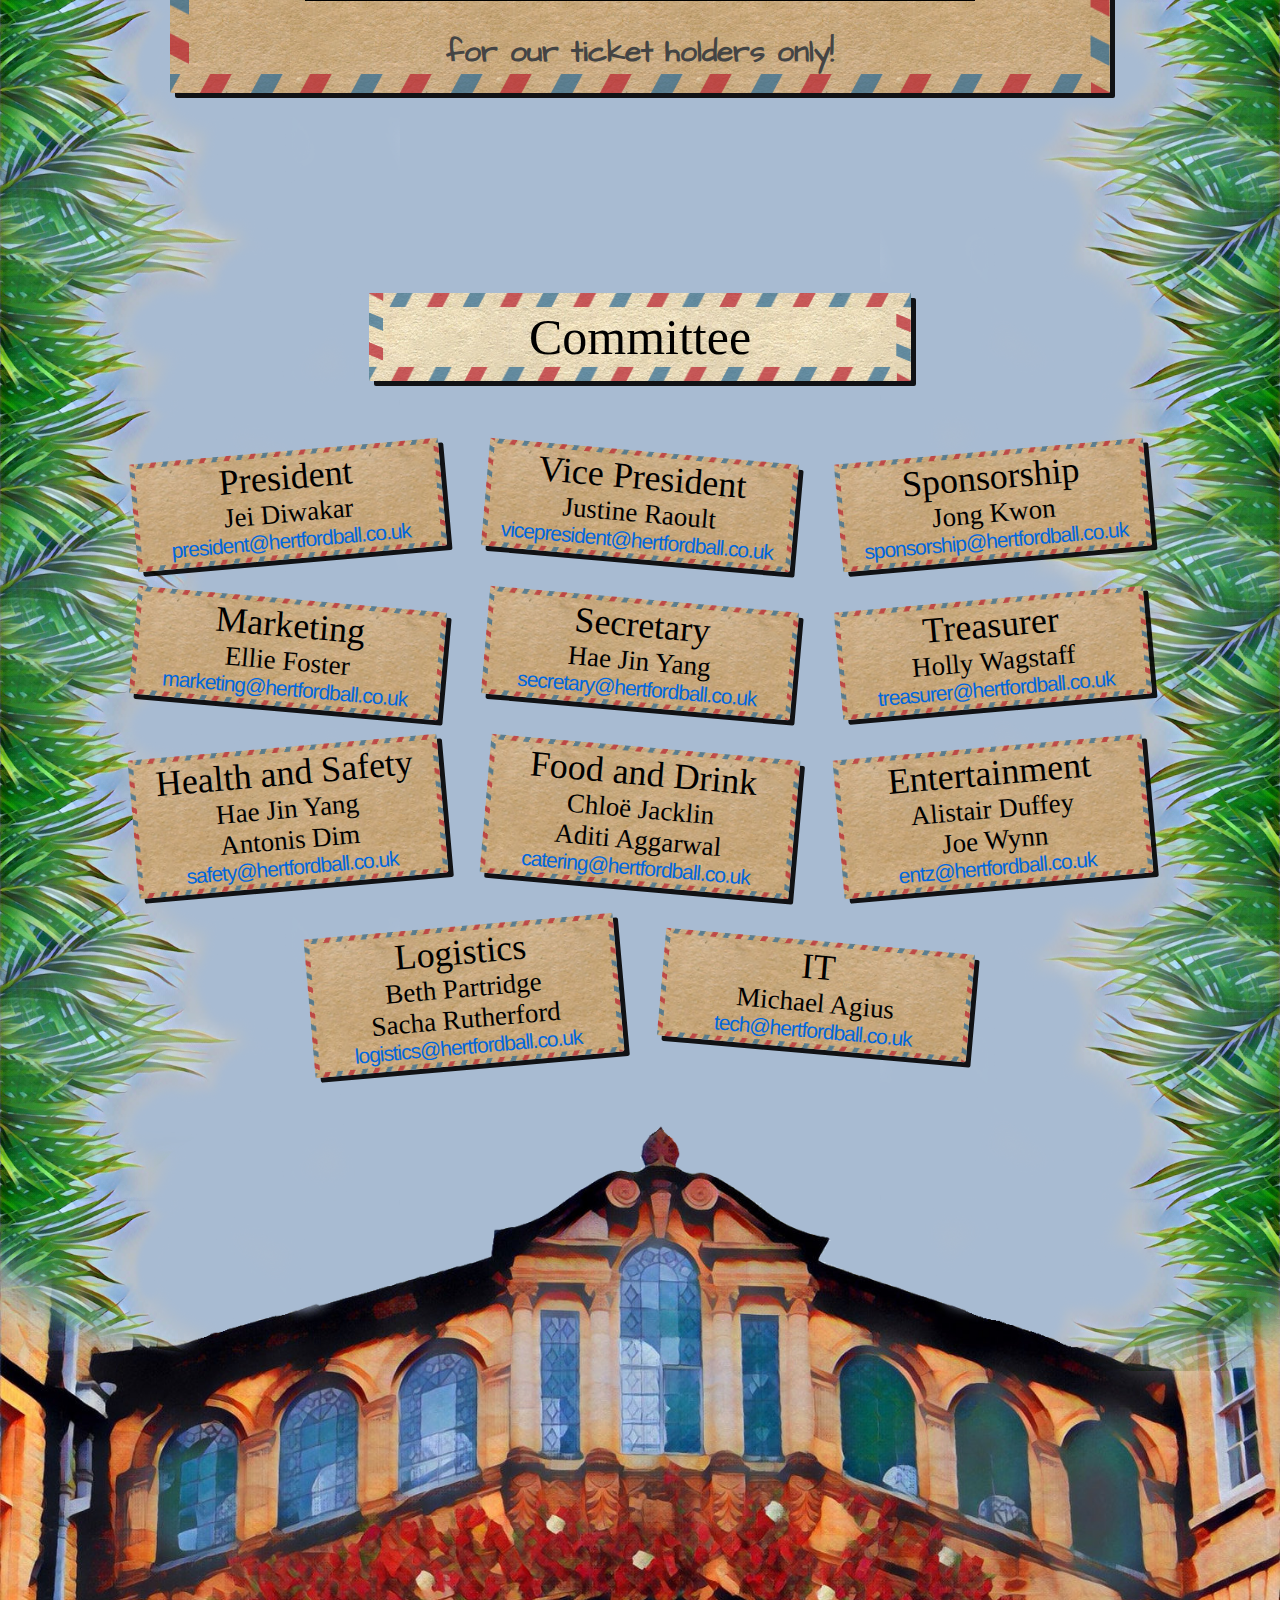
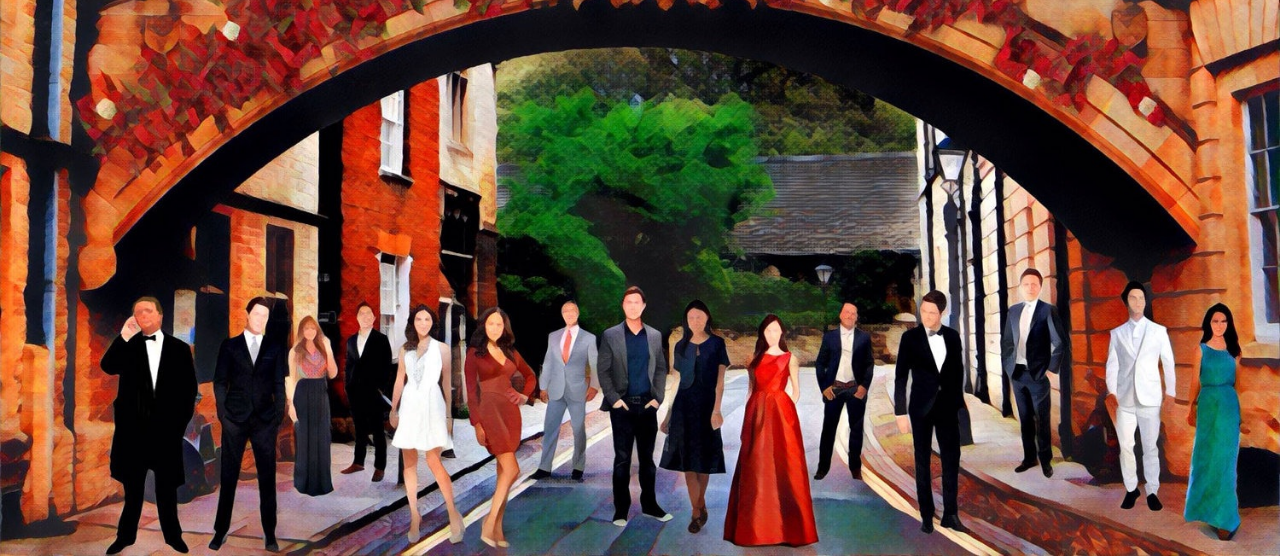
==== commit 95b02aae: "added teech" ====
--- a/index.html
+++ b/index.html
@@ -26,7 +26,10 @@
     <div id="foottop">site by antonia siu and michael agius</div>
     <div id="title">
       <h1>paradise found</h1>
-      <a id="tsplash2" href="http://tickets.hertfordball.co.uk">buy tickets</a>
+      <div id="titlehighlight">
+        <h5>tickets are now sold out<br></h5>
+        <a id="tsplash2" href="http://tickets.hertfordball.co.uk">tickets area</a>
+      </div>
     </div>
     <ul class="nav">
       <li><a href="#" onclick="scrollToSection('theme', 1)">theme</a>
@@ -94,8 +97,13 @@
     <div id="sponsors">
       <div class="postcard postcardtitle">Our Sponsors</div>
       <div id="imgcontainer">
-        <img id="walters" src="img/walterse.png">
-        <img id="shepherd" src="img/shepherde.png">
+        <div>
+          <img id="walters" src="img/walterse.png">
+          <img id="teech" src="img/teech.png">
+        </div>
+        <div>
+          <img id="shepherd" src="img/shepherde.png">
+        </div>
       </div>
       <div class="infocard postcard shinecard darkcard">
         <h1>If you need a suit</h1>
--- a/css/style.css
+++ b/css/style.css
@@ -100,7 +100,7 @@
 
 #title {
   position: absolute;
-  top: 30vh;
+  top: 25vh;
   width: 100%;
   color: white;
 }
@@ -110,6 +110,20 @@
   font-family: 'Calligraffitti', cursive;
   letter-spacing: 0.1em;
   text-shadow: 0 0 10px black;
+  padding-bottom: 2vh;
+}
+
+#titlehighlight {
+  background: rgba(0,0,0,0.7);
+  display: inline-block;
+  padding: 15px;
+  border-radius: 5px;
+  border: 1px solid white;
+}
+
+#title h5 {
+  text-shadow: 0 0 10px black;
+  font-size: 0.8em;
 }
 
 #foottop {
@@ -123,20 +137,21 @@
 
 #tsplash2 {
   color: white;
-  border: 2px solid white;
+  border: 1px solid white;
   background-color: rgba(0, 30, 60, 0.9);
-  padding: 5px 40px;
+  padding: 2px 20px;
   border-radius: 5px;
   margin-top: 10px;
   display: inline-block;
-  font-size: 1.3em;
+  font-size: 1em;
   transition: all 0.2s ease-in-out;
+  text-decoration: none;
 }
 
 #tsplash2:hover {
   background-color: rgba(100, 130, 200, 0.95);
-  box-shadow: 0 0 40px white;
-  border: 2px solid rgba(0, 0, 0, 0);
+/*  box-shadow: 0 0 10px white;*/
+/*  border: 1px solid rgba(0, 0, 0, 0);*/
 }
 
 main {
@@ -408,24 +423,31 @@
 
 #sponsors img {
   background-image: url(../img/paper1.jpg);
-  border: 3px solid black;
-  padding: 20px;
+  border: 2px solid black;
+  padding: 10px;
   margin: 10px;
   box-shadow: 5px 5px #555;
 }
 
 #imgcontainer {
-  margin: 0 auto;
-  min-height: 400px;
-}
-
-#imgcontainer img {
-  display: inline;
-  vertical-align: middle;
+  margin: 30px auto;
+  display: flex;
+  justify-content: center;
+}
+
+#imgcontainer div {
+  display: flex;
+  flex-direction: column;
+  align-items: flex-end;
+  margin: 0 5px;
 }
 
 #walters {
   width: 400px;
+}
+
+#teech {
+  width: 360px;
 }
 
 #shepherd {
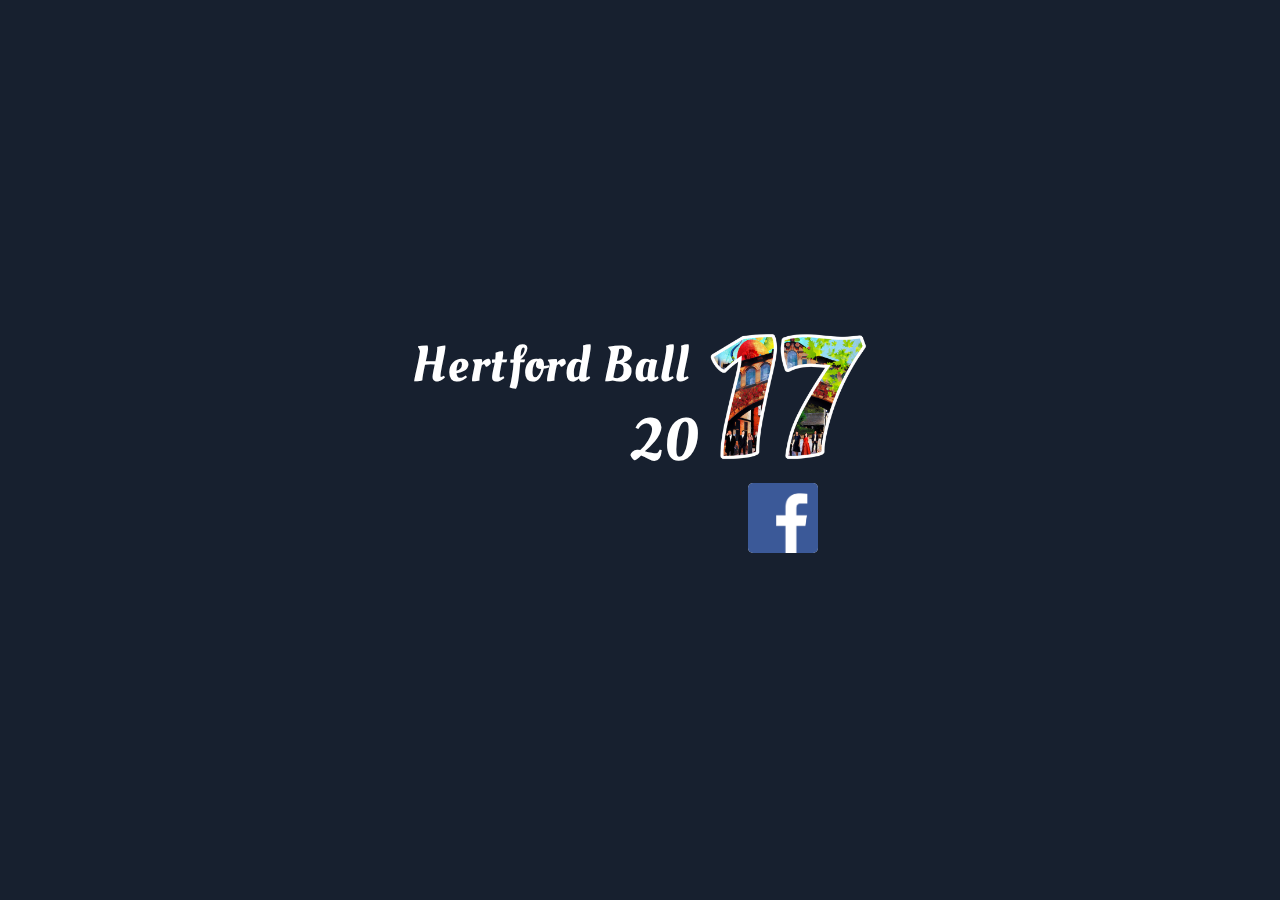
==== commit a762d72d: "pushed blackout" ====
--- a/index.html
+++ b/index.html
@@ -2,9 +2,9 @@
 <html>
 
 <head>
-  <title>Hertford Ball</title>
-  <link href="https://fonts.googleapis.com/css?family=Calligraffitti|Architects+Daughter|Roboto:300" rel="stylesheet">
-  <link rel="stylesheet" href="css/style.css">
+  <title>Hertford Ball 2017</title>
+  <link href="https://fonts.googleapis.com/css?family=Oleo+Script:700" rel="stylesheet">
+  <link rel="stylesheet" href="css/fin.css">
   <meta charset="UTF-8">
   <link rel="apple-touch-icon" sizes="180x180" href="/icons/apple-touch-icon.png">
   <link rel="icon" type="image/png" href="/icons/favicon-32x32.png" sizes="32x32">
@@ -17,197 +17,21 @@
   <meta name="msapplication-config" content="/icons/browserconfig.xml">
   <meta name="theme-color" content="#ffffff">
   <script src="https://ajax.googleapis.com/ajax/libs/jquery/3.1.0/jquery.min.js"></script>
-  <script src="js/scroll.js" type="text/javascript"></script>
 </head>
 
 <body>
-  <header>
-    <img id="logo" src="img/stamp.png">
-    <div id="foottop">site by antonia siu and michael agius</div>
-    <div id="title">
-      <h1>paradise found</h1>
-      <div id="titlehighlight">
-        <h5>tickets are now sold out<br></h5>
-        <a id="tsplash2" href="http://tickets.hertfordball.co.uk">tickets area</a>
+  <div>
+    <div id="box">
+      <div>
+        <p id="hb">Hertford Ball</p>
+        <p id="c20">20</p>
+      </div>
+      <div>
+        <img id="c17" src="img/new17.png" alt="17">
       </div>
     </div>
-    <ul class="nav">
-      <li><a href="#" onclick="scrollToSection('theme', 1)">theme</a>
-      </li><li><a href="#" onclick="scrollToSection('entertainment', 2)">entertainment</a>
-      </li><li><a href="#" onclick="scrollToSection('fooddrink', 3)">food &amp; drink</a>
-      </li><li><a href="#" onclick="scrollToSection('sponsorsp', 4)">sponsors</a>
-      </li><li><a href="#" onclick="scrollToSection('committee', 5)">committee</a></li>
-    </ul>
-  </header>
-  <main>
-    <div id="theme" class="postcard infocard shinecard">
-      <a id="fbbutton" href="https://www.facebook.com/hertfordball2017/"><img id="fblogo" src="img/fb.png"></a>
-      <table id="tickets">
-        <tr>
-          <td>tickets:</td>
-          <td class="small">Hertford</td>
-          <td>£95</td>
-          <td class="small">Others</td>
-          <td>£100</td>
-        </tr>
-      </table>
-      <p>We hope you are prepared with your classiest black tie attire and ready to join us on a dreamy journey back in time to a dazzling vintage Paradise on the 22nd April! Expect to be utterly content, no matter what your tastes, as we guide you through the cruise of a lifetime, starting with a warm welcome under our renowned Bridge of Sighs, through a brightly-lit Catte Street, overflowing with the mouth-watering aromas of a huge range of food, and finally into the gorgeously illuminated grounds of Hertford itself.</p>
-    </div>
-
-    <div id="entertainment" class="rotateleft floatleft postcard infocard">
-      
-      <img class="plogo" src="img/stamp.png">
-      <div class="postcardleft">
-        <h1>Entertainment</h1>
-        <p>Allow us to take you on a hedonistic adventure of unknown pleasures. Revel in a heady musical mix as the finest musicians from Oxford and beyond ply their trade, with every taste from jazz and funk to ska and reggae catered for. If all the fun of the fair gets too much, try your hand at our in-house casino. And we are delighted to welcome the Hoosiers as our headline act!</p>
-      </div>
-      <img id="hoosy" class="rotateright" src="img/Hoosiers%202015%20Shutter%20Close.jpg">
-    </div>
-
-    <div id="fooddrink" class="rotateright floatright postcard infocard">
-      <img class="plogo" src="img/stamp.png">
-      <div class="postcardleft">
-        <h1>Food &amp; Drink</h1>
-        <p>
-
-          Hertford Ball will have an amazing range of sweet options to satisfy your sweet tooth, with unlimited popcorn, doughnuts, candy floss, cupcakes, crepes and more! We also have ‘Big Dave’s BBQ’, a Gloucester Green market favourite, offering quality American BBQ and soul food. 'Taste Tibet’ will be providing the 'finest, freshest and most authentic Tibetan food this side of the Himalayas' alongside  Oxford’s favourites of Mission Burrito and Noodle Nation. There will also be cheese and wine, and chips served throughout the night!
-      </div>
-      <img id="hoosy" class="rotateleft" src="img/foodies.jpg">
-      <img id="hoosy2" class="rotateright" src="img/foodies2.jpg">
-    </div>
-
-    <div id="sponsorsp" class="rotateleft floatleft postcard infocard">
-      <img class="pparavion" src="img/pParAvion.png">
-      <img class="pparadise" src="img/pParadise.png">
-      <img class="pwavyline" src="img/pWavyLine.png">
-      <img class="plogo" src="img/stamp.png">
-      <div class="postcardleft">
-        <h1>Sponsors</h1>
-        <p>We are currently accepting sponsors for the ball, and are offering several packages and opportuities:</p>
-        <a class="button" href="sponsors.html">view our sponsorship packages</a>
-        <a href="mailto:sponsorship@hertfordball.co.uk">contact our sponsorship guy</a>
-      </div>
-      <div class="postcardright">
-        <p>Hertford College</p>
-        <p>Catte Street</p>
-        <p>Oxford</p>
-      </div>
-    </div>
-
-    <div id="sponsors">
-      <div class="postcard postcardtitle">Our Sponsors</div>
-      <div id="imgcontainer">
-        <div>
-          <img id="walters" src="img/walterse.png">
-          <img id="teech" src="img/teech.png">
-        </div>
-        <div>
-          <img id="shepherd" src="img/shepherde.png">
-        </div>
-      </div>
-      <div class="infocard postcard shinecard darkcard">
-        <h1>If you need a suit</h1>
-        <h2>a special offer from Shepherd &amp; Woodward and Walters:</h2>
-        <table>
-          <tr>
-            <td class="tblitem">just jacket and trousers:</td>
-            <td class="tblcost rotateleft">£29.99</td>
-            <td class="tbldeal rotateleft">(25% off)</td>
-          </tr>
-          <tr>
-            <td class="tblitem">full black tie:</td>
-            <td class="tblcost rotateleft">£39.99</td>
-            <td class="tbldeal rotateleft">(20% off)</td>
-          </tr>
-        </table>
-        <h2>for our ticket holders only!</h2>
-      </div>
-
-    </div>
-
-    <div id="committee">
-      <div class="postcard postcardtitle">Committee</div>
-      <div class="deet postcard rotateleft">
-        <h1>President</h1>
-        <h2>Jei Diwakar</h2>
-        <h3><a href="mailto:president@hertfordball.co.uk">
-                        president&#64;hertfordball.co.uk
-                    </a></h3>
-      </div>
-      <div class="deet postcard rotateright">
-        <h1>Vice President</h1>
-        <h2>Justine Raoult</h2>
-        <h3 id="vicepres"><a href="mailto:vicepresident@hertfordball.co.uk">
-                        vicepresident&#64;hertfordball.co.uk
-                    </a></h3>
-      </div>
-      <div class="deet postcard rotateleft">
-        <h1>Sponsorship</h1>
-        <h2>Jong Kwon</h2>
-        <h3><a href="mailto:sponsorship@hertfordball.co.uk">
-                        sponsorship&#64;hertfordball.co.uk
-                    </a></h3>
-      </div>
-      <div class="deet postcard rotateright">
-        <h1>Marketing</h1>
-        <h2>Ellie Foster</h2>
-        <h3><a href="mailto:marketing@hertfordball.co.uk">
-                        marketing&#64;hertfordball.co.uk
-                    </a></h3>
-      </div>
-      <div class="deet postcard rotateright">
-        <h1>Secretary</h1>
-        <h2>Hae Jin Yang</h2>
-        <h3><a href="mailto:secretary@hertfordball.co.uk">
-                        secretary&#64;hertfordball.co.uk
-                    </a></h3>
-      </div>
-      <div class="deet postcard rotateleft">
-        <h1>Treasurer</h1>
-        <h2>Holly Wagstaff</h2>
-        <h3><a href="mailto:treasurer@hertfordball.co.uk">
-                        treasurer&#64;hertfordball.co.uk
-                    </a></h3>
-      </div>
-      <div class="deet postcard rotateleft">
-        <h1>Health and Safety</h1>
-        <h2>Hae Jin Yang<br>Antonis Dim</h2>
-        <h3><a href="mailto:safety@hertfordball.co.uk">
-                        safety&#64;hertfordball.co.uk
-                    </a></h3>
-      </div>
-      <div class="deet postcard rotateright">
-        <h1>Food and Drink</h1>
-        <h2>Chloë Jacklin<br>Aditi Aggarwal</h2>
-        <h3><a href="mailto:catering@hertfordball.co.uk">
-                        catering&#64;hertfordball.co.uk
-                    </a></h3>
-      </div>
-      <div class="deet postcard rotateleft">
-        <h1>Entertainment</h1>
-        <h2>Alistair Duffey<br>Joe Wynn</h2>
-        <h3><a href="mailto:entz@hertfordball.co.uk">
-                        entz&#64;hertfordball.co.uk
-                    </a></h3>
-      </div>
-      <div class="deet postcard rotateleft">
-        <h1>Logistics</h1>
-        <h2>Beth Partridge<br>Sacha Rutherford</h2>
-        <h3><a href="mailto:logistics@hertfordball.co.uk">
-                        logistics&#64;hertfordball.co.uk
-                    </a></h3>
-      </div>
-      <div class="deet postcard rotateright">
-        <h1>IT</h1>
-        <h2>Michael Agius</h2>
-        <h3><a href="mailto:admin@michaelagius.uk">
-                        tech&#64;hertfordball.co.uk
-                    </a></h3>
-      </div>
-    </div>
-  </main>
-  <img class="bridge" src="img/bridgetop.png">
-  <img class="bridge" src="img/bridgebottom.jpg">
+    <a id="fbbutton" href="https://www.facebook.com/hertfordball2017/"><img id="fblogo" src="img/fb.png"></a>
+  </div>
 </body>
 
-</html>+</html>
--- a/css/fin.css
+++ b/css/fin.css
@@ -0,0 +1,67 @@
+* {
+  padding: 0;
+  margin: 0;
+  border: 0;
+}
+
+body {
+  font-family: 'Oleo Script', cursive;
+  background-color: rgb(23,32,47);
+  color: white;
+  letter-spacing: 0.1em;
+  display: flex;
+  justify-content: center;
+  align-items: center;
+  min-height: 100vh;
+  text-align: right;
+}
+
+#fbbutton {
+  padding-right: 50px;
+  margin: 0 auto 10px auto;
+  border: 0;
+  width: 70px;
+  height: 70px;
+}
+
+#fbbutton:hover {
+  background: none;
+  border: 0;
+}
+
+#fblogo {
+  background: white;
+  border-radius: 5px;
+  height: 70px;
+  width: 70px;
+  cursor: pointer;
+  display: inline;
+  margin: 0 auto 10px 0;
+}
+
+#fblogo:hover {
+  background-color: white;
+}
+
+#box p {
+  text-align: right;
+}
+
+#hb {
+  font-size: 50px;
+  padding-right: 20px;
+}
+
+#c20 {
+  font-size: 60px;
+  padding-right: 10px;
+}
+
+#c17 {
+  height: 130px;
+}
+
+#box {
+  display: flex;
+  flex-direction: row;
+}